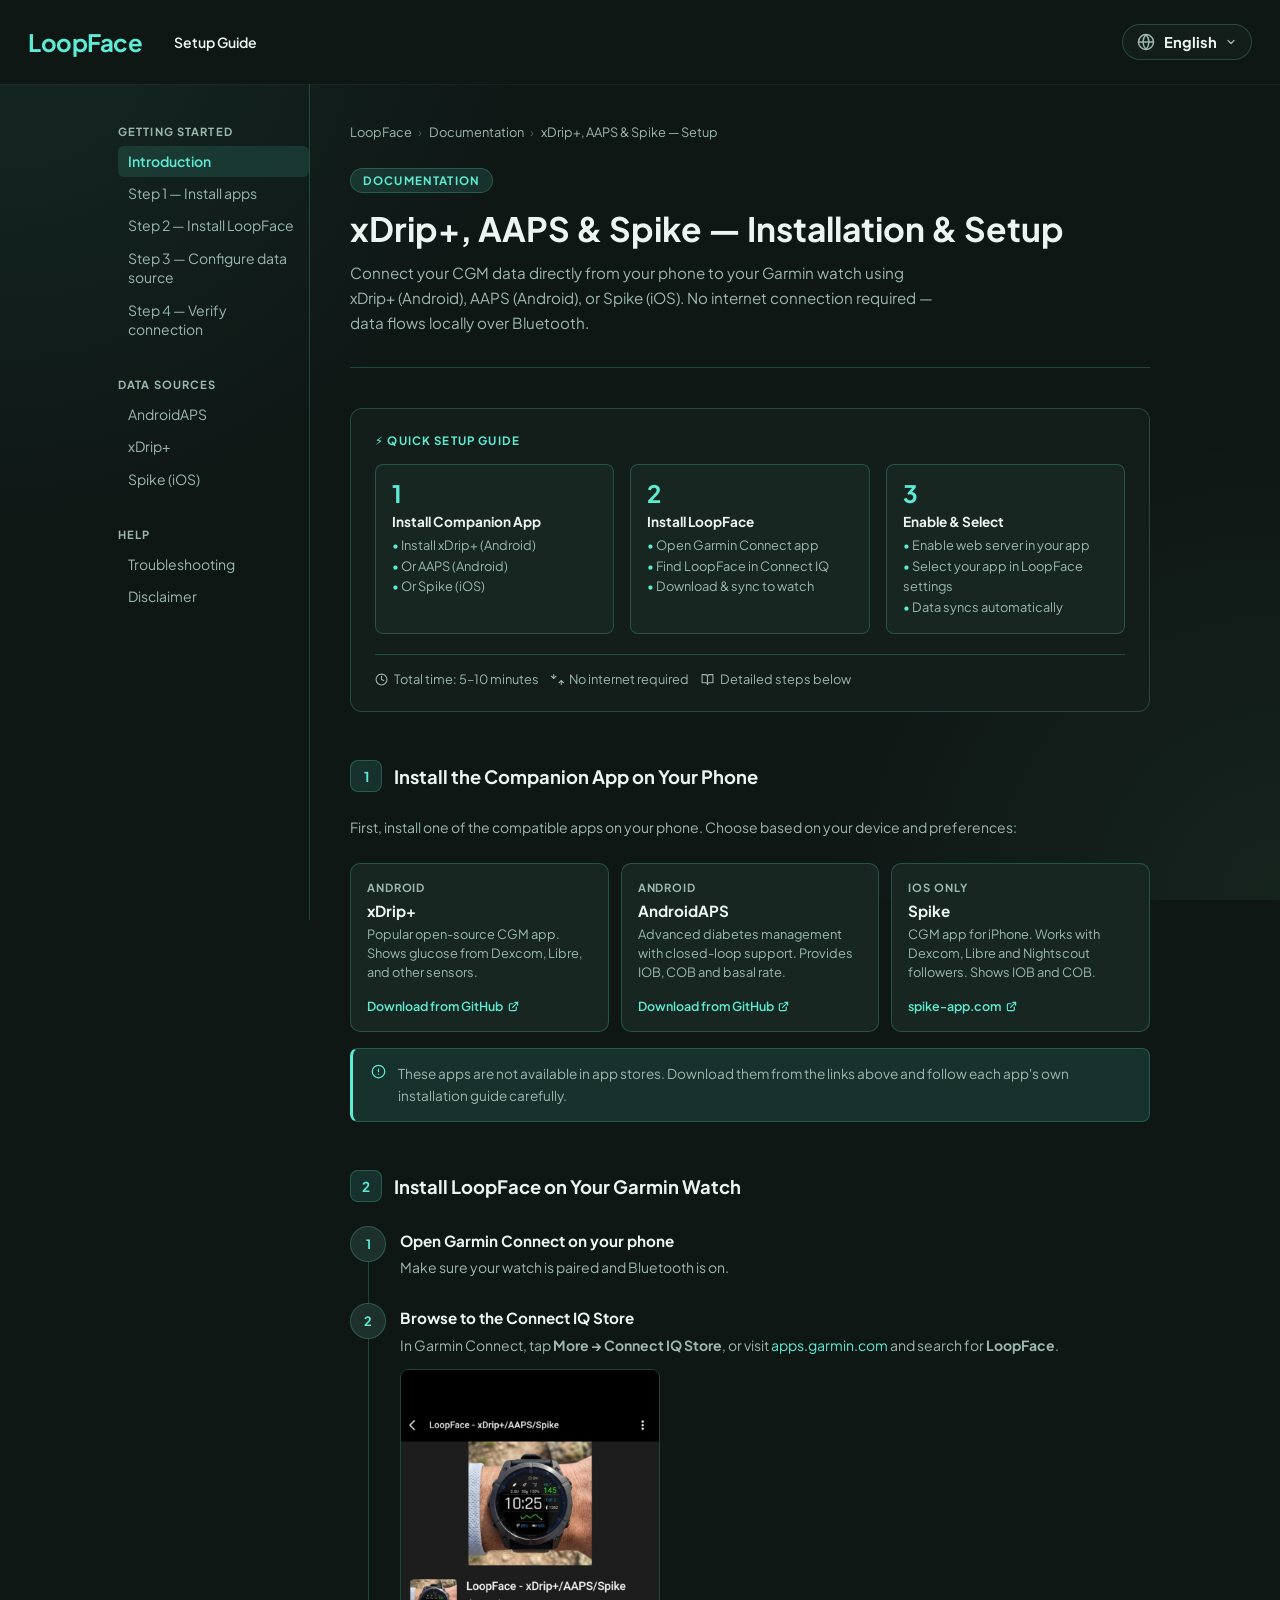
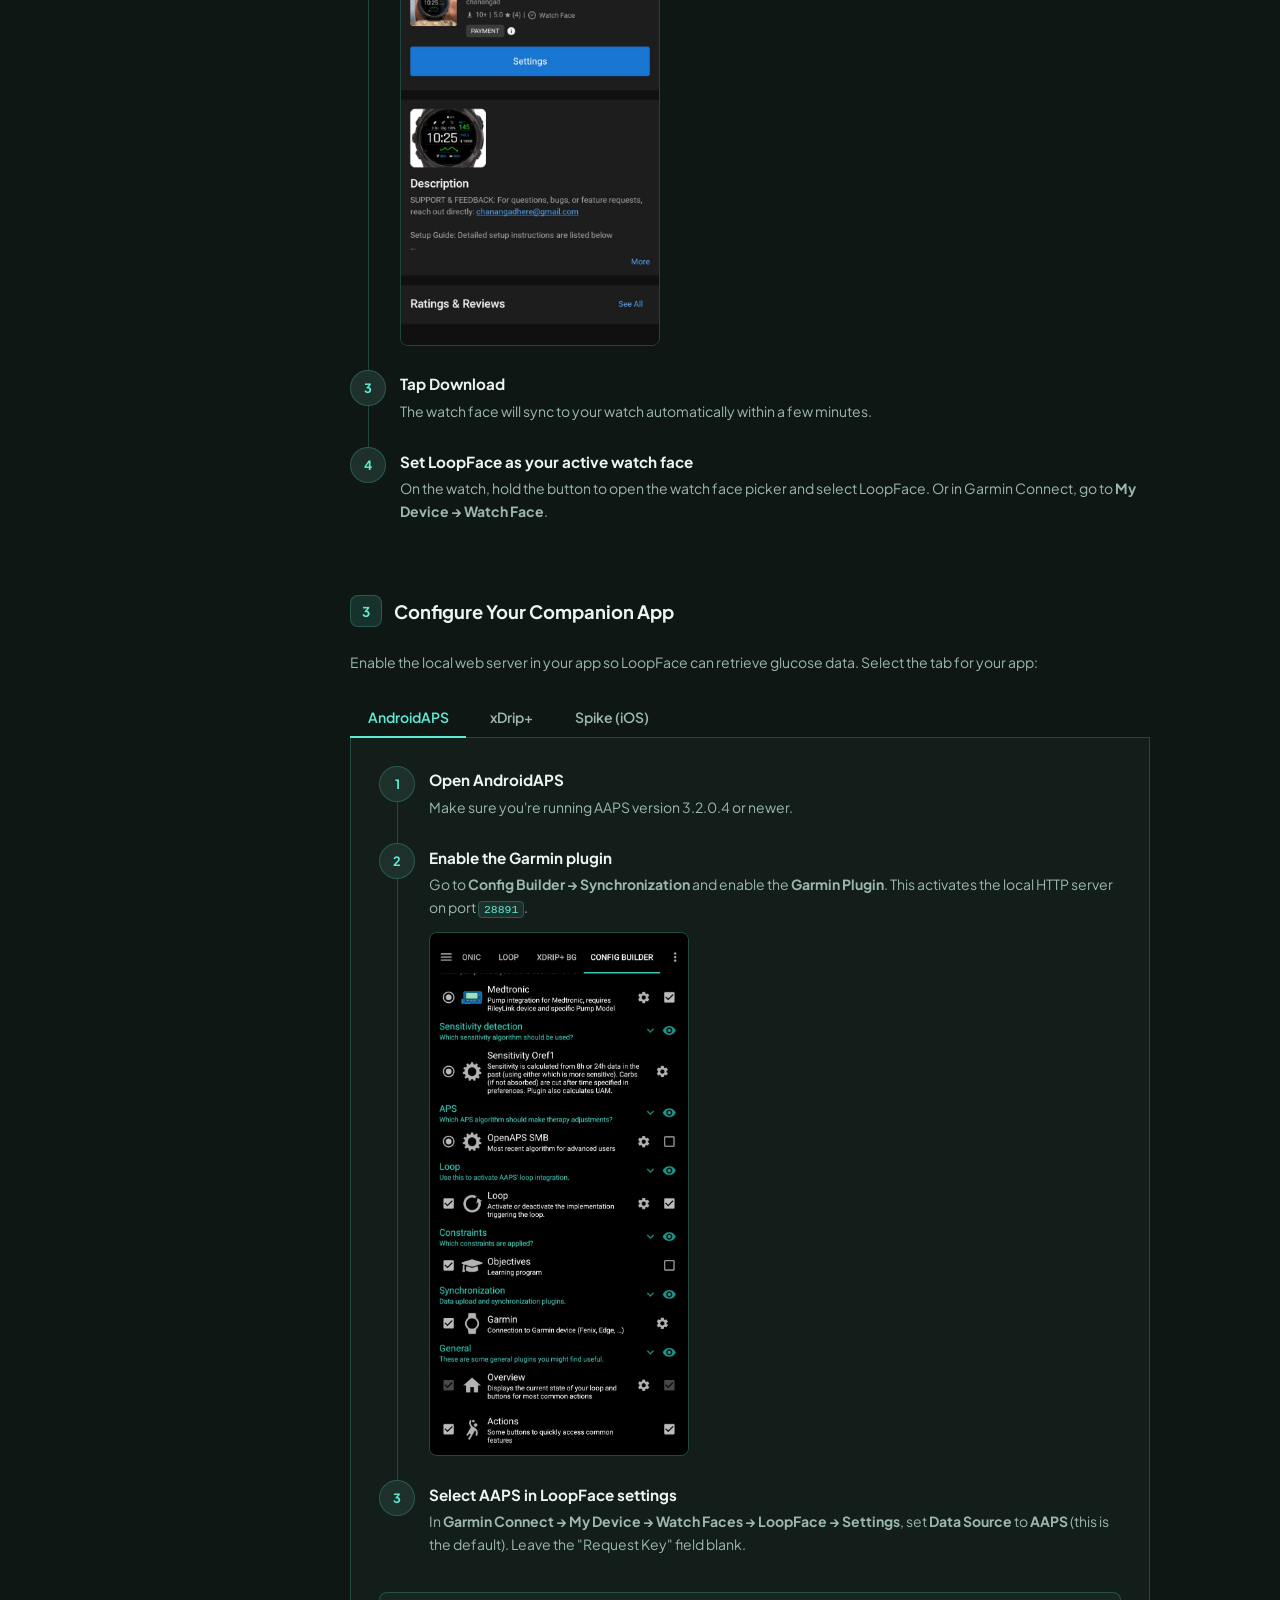
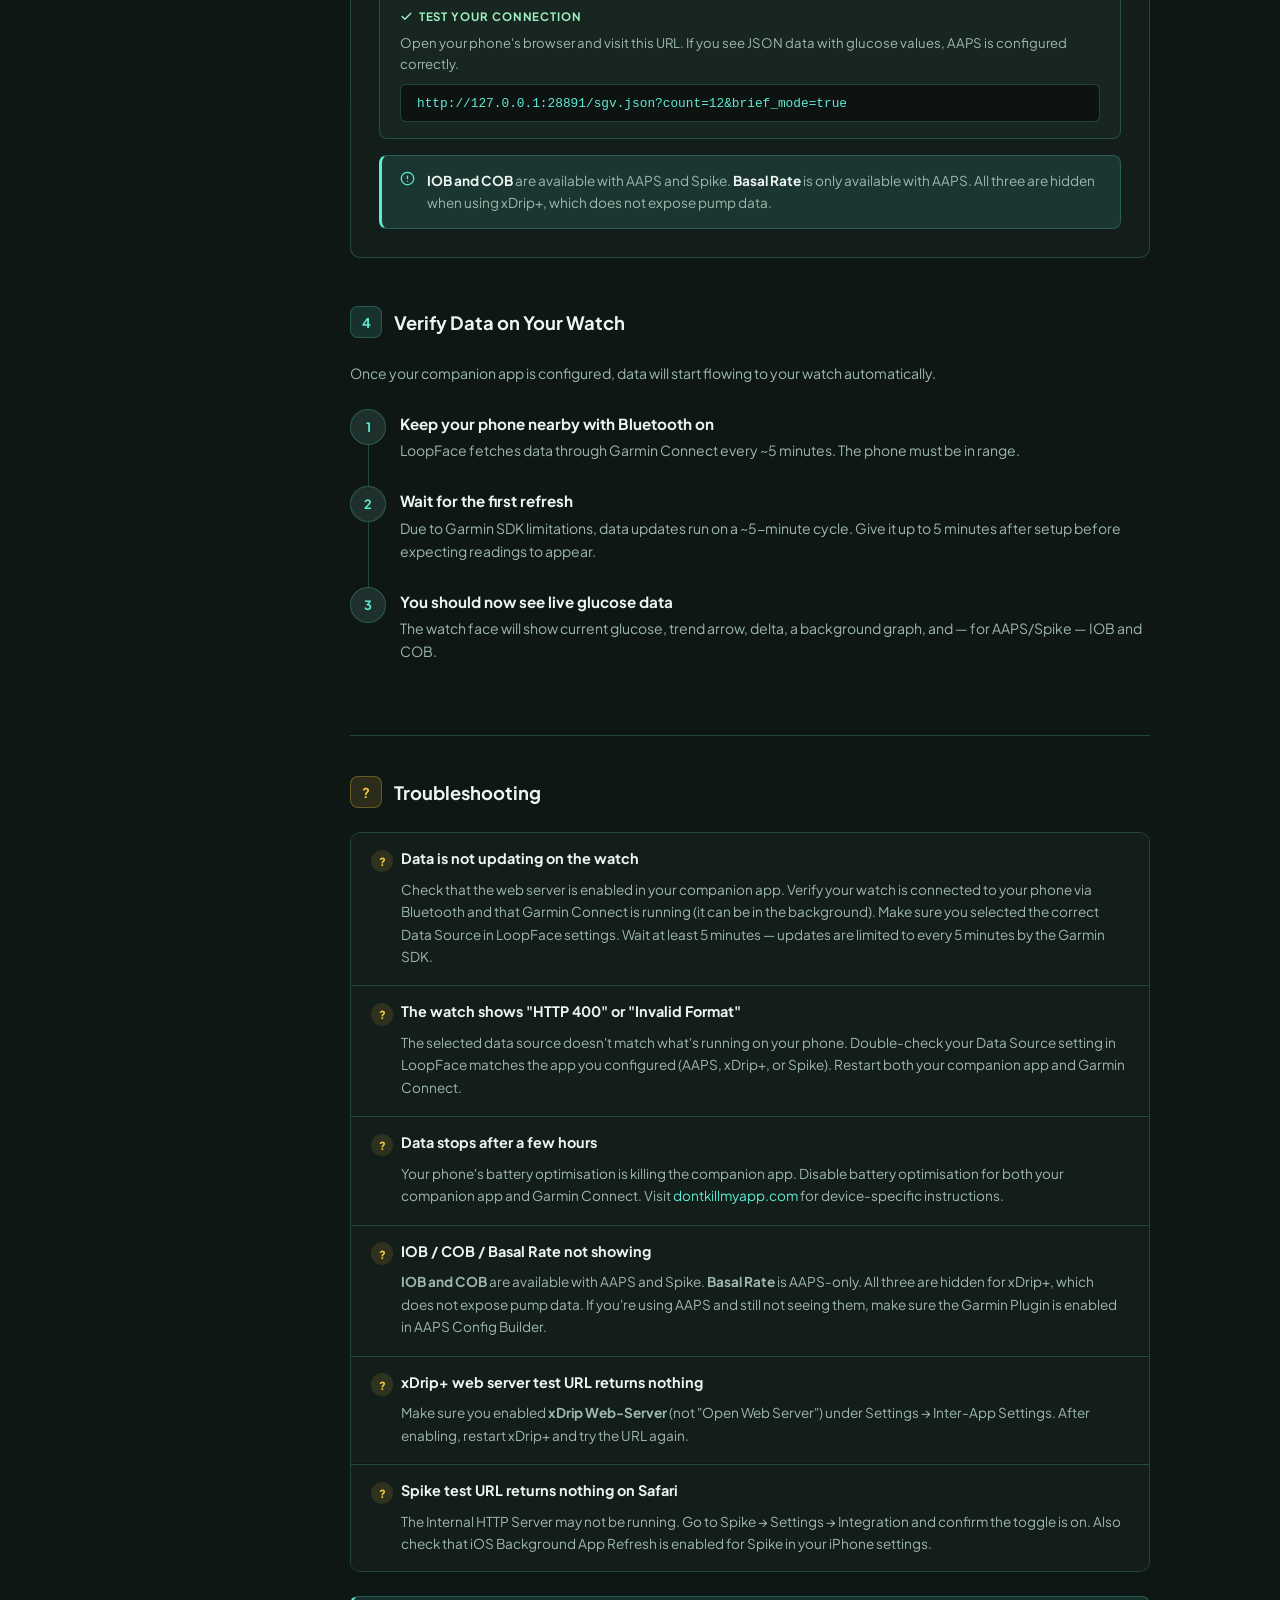
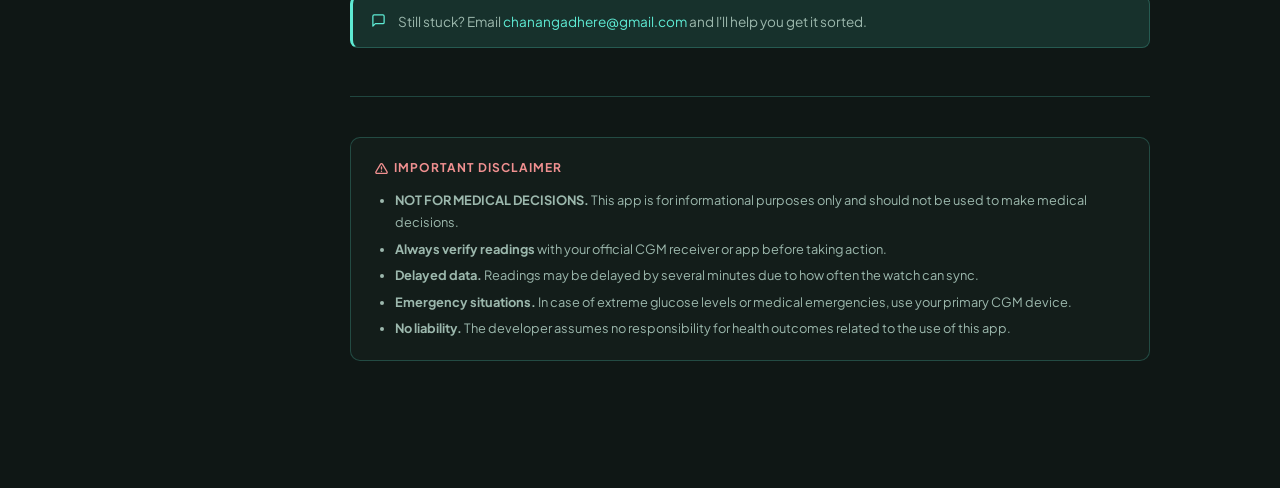
==== docs/index.html @ 69380f06 "add docs page" ====
<!doctype html>
<html lang="en">

<head>
  <meta charset="utf-8">
  <meta name="viewport" content="width=device-width, initial-scale=1">
  <title>Setup Guide — LoopFace</title>
  <meta name="description" content="Step-by-step instructions for connecting LoopFace to AndroidAPS, xDrip+ or Spike on your Garmin watch.">
  <meta name="theme-color" content="#0f1715">
  <link rel="canonical" href="https://loopface.app/docs/">

  <!-- Open Graph -->
  <meta property="og:type" content="article">
  <meta property="og:url" content="https://loopface.app/docs/">
  <meta property="og:site_name" content="LoopFace">
  <meta property="og:title" content="Setup Guide — LoopFace">
  <meta property="og:description" content="Step-by-step instructions for connecting LoopFace to AndroidAPS, xDrip+ or Spike on your Garmin watch. No internet required.">
  <meta property="og:image" content="https://loopface.app/assets/hero.jpg">
  <meta property="og:image:alt" content="LoopFace watch face on a Garmin watch">
  <meta property="og:locale" content="en_US">

  <!-- Twitter Card -->
  <meta name="twitter:card" content="summary_large_image">
  <meta name="twitter:title" content="Setup Guide — LoopFace">
  <meta name="twitter:description" content="Step-by-step instructions for connecting LoopFace to AndroidAPS, xDrip+ or Spike on your Garmin watch.">
  <meta name="twitter:image" content="https://loopface.app/assets/hero.jpg">
  <meta name="twitter:image:alt" content="LoopFace watch face on a Garmin watch">

  <!-- Structured data -->
  <script type="application/ld+json">
  {
    "@context": "https://schema.org",
    "@type": "TechArticle",
    "headline": "xDrip+, AAPS & Spike — Installation & Setup",
    "description": "Step-by-step instructions for connecting LoopFace to AndroidAPS, xDrip+ or Spike on your Garmin watch.",
    "url": "https://loopface.app/docs/",
    "inLanguage": "en-US",
    "isPartOf": {
      "@type": "WebSite",
      "name": "LoopFace",
      "url": "https://loopface.app/"
    },
    "author": {
      "@type": "Person",
      "name": "LoopFace"
    }
  }
  </script>

  <link rel="preconnect" href="https://fonts.googleapis.com">
  <link rel="preconnect" href="https://fonts.gstatic.com" crossorigin>
  <link href="https://fonts.googleapis.com/css2?family=Plus+Jakarta+Sans:wght@400;500;600;700&display=swap" rel="stylesheet">
  <link rel="stylesheet" href="../styles.css">

  <style>
    /* ─── Layout shell ───────────────────────────────────────────────── */
    .docs-layout {
      display: grid;
      grid-template-columns: 220px 1fr;
      grid-template-rows: auto 1fr;
      max-width: 1100px;
      margin: 0 auto;
      min-height: calc(100vh - 64px);
    }

    /* ─── Sidebar ─────────────────────────────────────────────────────── */
    .docs-sidebar {
      grid-row: 1 / 3;
      padding: 2.5rem 0 3rem 1.75rem;
      border-right: 1px solid var(--outline);
      position: sticky;
      top: 64px;
      height: calc(100vh - 64px);
      overflow-y: auto;
    }
    .sidebar__section {
      margin-bottom: 2rem;
    }
    .sidebar__label {
      font-size: .7rem;
      font-weight: 700;
      letter-spacing: .1em;
      text-transform: uppercase;
      color: var(--muted);
      padding: 0 0 .5rem;
      display: block;
    }
    .sidebar__links {
      list-style: none;
      margin: 0;
      padding: 0;
      display: flex;
      flex-direction: column;
      gap: .1rem;
    }
    .sidebar__link {
      display: block;
      font-size: .875rem;
      color: var(--muted);
      padding: .35rem .6rem;
      border-radius: 6px;
      transition: color .15s, background .15s;
      line-height: 1.4;
    }
    .sidebar__link:hover { color: var(--ink); background: var(--surface-low); }
    .sidebar__link.active { color: var(--accent); background: var(--primary-soft-bg); font-weight: 600; }

    /* ─── Main content ────────────────────────────────────────────────── */
    .docs-main {
      padding: 2.5rem 2.5rem 5rem;
      min-width: 0;
    }

    /* ─── Breadcrumb ──────────────────────────────────────────────────── */
    .breadcrumb {
      display: flex;
      align-items: center;
      gap: .4rem;
      font-size: .8rem;
      color: var(--muted);
      margin-bottom: 1.75rem;
    }
    .breadcrumb a { color: var(--muted); transition: color .15s; }
    .breadcrumb a:hover { color: var(--ink); }
    .breadcrumb__sep { opacity: .4; }

    /* ─── Page header ─────────────────────────────────────────────────── */
    .docs-page-header {
      margin-bottom: 2.5rem;
      padding-bottom: 2rem;
      border-bottom: 1px solid var(--outline);
    }
    .docs-eyebrow {
      display: inline-block;
      font-size: .72rem;
      font-weight: 700;
      letter-spacing: .1em;
      text-transform: uppercase;
      color: var(--accent);
      background: var(--primary-soft-bg);
      border: 1px solid var(--outline);
      border-radius: 999px;
      padding: .25rem .75rem;
      margin-bottom: 1rem;
    }
    .docs-title {
      font-size: clamp(1.5rem, 3.5vw, 2.1rem);
      font-weight: 700;
      line-height: 1.15;
      margin: 0 0 .75rem;
    }
    .docs-subtitle {
      font-size: .95rem;
      color: var(--muted);
      line-height: 1.65;
      margin: 0;
      max-width: 600px;
    }

    /* ─── Quick setup summary ─────────────────────────────────────────── */
    .quick-setup {
      background: var(--surface-low);
      border: 1px solid var(--outline);
      border-radius: 12px;
      padding: 1.5rem;
      margin-bottom: 3rem;
    }
    .quick-setup__label {
      font-size: .72rem;
      font-weight: 700;
      letter-spacing: .1em;
      text-transform: uppercase;
      color: var(--accent);
      margin-bottom: 1rem;
      display: block;
    }
    .quick-steps {
      display: grid;
      grid-template-columns: repeat(3, 1fr);
      gap: 1rem;
      margin-bottom: 1.25rem;
    }
    .quick-step {
      background: var(--surface);
      border: 1px solid var(--outline);
      border-radius: 8px;
      padding: 1rem;
    }
    .quick-step__num {
      font-size: 1.5rem;
      font-weight: 700;
      color: var(--accent);
      line-height: 1;
      margin-bottom: .5rem;
    }
    .quick-step__title {
      font-size: .85rem;
      font-weight: 700;
      color: var(--ink);
      margin: 0 0 .35rem;
    }
    .quick-step__bullets {
      list-style: none;
      margin: 0;
      padding: 0;
      font-size: .8rem;
      color: var(--muted);
      line-height: 1.6;
    }
    .quick-step__bullets li::before {
      content: "•  ";
      color: var(--accent);
    }
    .quick-meta {
      display: flex;
      flex-wrap: wrap;
      gap: .75rem;
      padding-top: 1rem;
      border-top: 1px solid var(--outline);
      font-size: .8rem;
      color: var(--muted);
    }
    .quick-meta span { display: flex; align-items: center; gap: .35rem; }

    /* ─── Section headers ─────────────────────────────────────────────── */
    .docs-section {
      margin-bottom: 3rem;
    }
    .docs-section-header {
      display: flex;
      align-items: center;
      gap: .75rem;
      margin-bottom: 1.5rem;
    }
    .docs-section-badge {
      display: flex;
      align-items: center;
      justify-content: center;
      width: 2rem;
      height: 2rem;
      border-radius: 8px;
      background: var(--primary-soft-bg);
      border: 1px solid var(--outline);
      font-size: .85rem;
      font-weight: 700;
      color: var(--accent);
      flex-shrink: 0;
    }
    .docs-section-title {
      font-size: 1.15rem;
      font-weight: 700;
      margin: 0;
      color: var(--ink);
    }
    .docs-section-sub {
      font-size: .875rem;
      color: var(--muted);
      line-height: 1.65;
      margin: 0 0 1.5rem;
    }

    /* ─── App choice cards (Step 1) ───────────────────────────────────── */
    .app-cards {
      display: grid;
      grid-template-columns: repeat(3, 1fr);
      gap: .75rem;
      margin-bottom: 1rem;
    }
    .app-card {
      background: var(--surface);
      border: 1px solid var(--outline);
      border-radius: 10px;
      padding: 1rem;
    }
    .app-card__os {
      font-size: .7rem;
      font-weight: 700;
      letter-spacing: .08em;
      text-transform: uppercase;
      color: var(--muted);
      margin-bottom: .4rem;
    }
    .app-card__name {
      font-size: .95rem;
      font-weight: 700;
      color: var(--ink);
      margin: 0 0 .3rem;
    }
    .app-card__desc {
      font-size: .8rem;
      color: var(--muted);
      line-height: 1.5;
      margin: 0 0 .75rem;
    }
    .app-card__link {
      display: inline-flex;
      align-items: center;
      gap: .3rem;
      font-size: .78rem;
      font-weight: 600;
      color: var(--accent);
      transition: opacity .15s;
    }
    .app-card__link:hover { opacity: .75; }

    /* ─── Source picker tabs ──────────────────────────────────────────── */
    .source-tabs {
      display: flex;
      gap: .4rem;
      margin-bottom: 0;
      border-bottom: 1px solid var(--outline);
      flex-wrap: wrap;
    }
    .source-tab {
      background: none;
      border: none;
      border-bottom: 2px solid transparent;
      margin-bottom: -1px;
      padding: .6rem 1.1rem;
      font: inherit;
      font-size: .875rem;
      font-weight: 600;
      color: var(--muted);
      cursor: pointer;
      transition: color .15s, border-color .15s;
      border-radius: 4px 4px 0 0;
    }
    .source-tab:hover { color: var(--ink); }
    .source-tab.active { color: var(--accent); border-bottom-color: var(--accent); }

    .source-panel { display: none; }
    .source-panel.active { display: block; }

    /* ─── Instruction steps ───────────────────────────────────────────── */
    .instr-panel {
      background: var(--surface-low);
      border: 1px solid var(--outline);
      border-top: none;
      border-radius: 0 0 10px 10px;
      padding: 1.75rem;
      margin-bottom: 1.5rem;
    }
    .instr-steps {
      list-style: none;
      margin: 0;
      padding: 0;
      display: flex;
      flex-direction: column;
      gap: 0;
      counter-reset: step;
    }
    .instr-step {
      display: grid;
      grid-template-columns: 2.25rem 1fr;
      gap: 0 .9rem;
      padding-bottom: 1.5rem;
      position: relative;
    }
    .instr-step:not(:last-child)::before {
      content: "";
      position: absolute;
      left: 1.1rem;
      top: 2.25rem;
      bottom: 0;
      width: 1px;
      background: var(--outline);
    }
    .instr-step__num {
      width: 2.25rem;
      height: 2.25rem;
      border-radius: 50%;
      background: var(--surface-high);
      border: 1px solid var(--outline);
      color: var(--accent);
      font-size: .8rem;
      font-weight: 700;
      display: flex;
      align-items: center;
      justify-content: center;
      flex-shrink: 0;
      position: relative;
      z-index: 1;
    }
    .instr-step__body { padding-top: .3rem; min-width: 0; }
    .instr-step__title {
      font-size: .95rem;
      font-weight: 700;
      margin: 0 0 .4rem;
      color: var(--ink);
    }
    .instr-step__copy {
      font-size: .875rem;
      line-height: 1.65;
      color: var(--muted);
      margin: 0;
    }
    .instr-step__copy + .instr-step__copy { margin-top: .4rem; }

    /* ─── Screenshot placeholder ──────────────────────────────────────── */
    .screenshot-slot {
      width: 100%;
      aspect-ratio: 16 / 7;
      border-radius: 8px;
      background: var(--surface);
      border: 1px dashed var(--outline);
      display: flex;
      flex-direction: column;
      align-items: center;
      justify-content: center;
      gap: .4rem;
      margin-top: .75rem;
      color: var(--muted);
      font-size: .78rem;
    }
    .screenshot-slot svg { opacity: .4; }

    /* ─── Verify / test block ─────────────────────────────────────────── */
    .verify-block {
      background: var(--surface);
      border: 1px solid var(--outline);
      border-radius: 8px;
      padding: 1rem 1.25rem;
      margin-top: .75rem;
    }
    .verify-block__label {
      font-size: .72rem;
      font-weight: 700;
      letter-spacing: .08em;
      text-transform: uppercase;
      color: var(--ok);
      margin-bottom: .5rem;
      display: flex;
      align-items: center;
      gap: .35rem;
    }
    .verify-block__title {
      font-size: .875rem;
      font-weight: 600;
      color: var(--ink);
      margin: 0 0 .35rem;
    }
    .verify-block__copy {
      font-size: .825rem;
      color: var(--muted);
      margin: 0 0 .6rem;
      line-height: 1.6;
    }
    .code-block {
      background: var(--surface-lowest);
      border: 1px solid var(--outline);
      border-radius: 6px;
      padding: .65rem 1rem;
      font-family: ui-monospace, "Cascadia Code", "Fira Mono", monospace;
      font-size: .8rem;
      color: var(--accent);
      overflow-x: auto;
      white-space: nowrap;
    }

    /* ─── Callout / note ──────────────────────────────────────────────── */
    .callout {
      display: flex;
      gap: .75rem;
      align-items: flex-start;
      border-radius: 8px;
      padding: .85rem 1.1rem;
      font-size: .85rem;
      line-height: 1.65;
      margin-bottom: 1rem;
    }
    .callout--info {
      background: var(--primary-soft-bg);
      border: 1px solid var(--outline);
      border-left: 3px solid var(--accent);
      color: var(--muted);
    }
    .callout--warn {
      background: rgba(245, 200, 66, 0.08);
      border: 1px solid rgba(245, 200, 66, 0.25);
      border-left: 3px solid var(--warn);
      color: var(--muted);
    }
    .callout--danger {
      background: rgba(240, 144, 144, 0.08);
      border: 1px solid rgba(240, 144, 144, 0.25);
      border-left: 3px solid var(--alert);
      color: var(--muted);
    }
    .callout svg { flex-shrink: 0; margin-top: .1rem; }
    .callout--info svg { color: var(--accent); }
    .callout--warn svg { color: var(--warn); }
    .callout--danger svg { color: var(--alert); }
    .callout strong { color: var(--ink); }

    /* ─── Inline code ─────────────────────────────────────────────────── */
    code {
      font-family: ui-monospace, "Cascadia Code", "Fira Mono", monospace;
      font-size: .82em;
      background: var(--surface-high);
      border: 1px solid var(--outline);
      border-radius: 4px;
      padding: .1em .4em;
      color: var(--accent);
      white-space: nowrap;
    }

    /* ─── Troubleshooting table ───────────────────────────────────────── */
    .trouble-list {
      display: flex;
      flex-direction: column;
      gap: 1px;
      border: 1px solid var(--outline);
      border-radius: 10px;
      overflow: hidden;
    }
    .trouble-item {
      background: var(--surface-low);
      padding: 1rem 1.25rem;
    }
    .trouble-item + .trouble-item { border-top: 1px solid var(--outline); }
    .trouble-item__q {
      font-size: .9rem;
      font-weight: 700;
      color: var(--ink);
      margin: 0 0 .4rem;
      display: flex;
      align-items: flex-start;
      gap: .5rem;
    }
    .trouble-item__q::before {
      content: "?";
      display: flex;
      align-items: center;
      justify-content: center;
      width: 1.4rem;
      height: 1.4rem;
      border-radius: 50%;
      background: rgba(245,200,66,.12);
      color: var(--warn);
      font-size: .7rem;
      font-weight: 800;
      flex-shrink: 0;
      margin-top: .05rem;
    }
    .trouble-item__a {
      font-size: .85rem;
      color: var(--muted);
      line-height: 1.65;
      margin: 0;
      padding-left: 1.9rem;
    }

    /* ─── Disclaimer ──────────────────────────────────────────────────── */
    .disclaimer {
      background: var(--surface-low);
      border: 1px solid var(--outline);
      border-radius: 10px;
      padding: 1.25rem 1.5rem;
      font-size: .8rem;
      color: var(--muted);
      line-height: 1.7;
    }
    .disclaimer__title {
      font-size: .75rem;
      font-weight: 700;
      letter-spacing: .08em;
      text-transform: uppercase;
      color: var(--alert);
      margin-bottom: .75rem;
      display: flex;
      align-items: center;
      gap: .4rem;
    }
    .disclaimer ul {
      margin: 0;
      padding-left: 1.25rem;
      display: flex;
      flex-direction: column;
      gap: .3rem;
    }

    /* ─── Section divider ─────────────────────────────────────────────── */
    .section-rule {
      border: none;
      border-top: 1px solid var(--outline);
      margin: 2.5rem 0;
    }

    /* ─── Responsive ──────────────────────────────────────────────────── */
    @media (max-width: 780px) {
      .docs-layout { grid-template-columns: 1fr; }
      .docs-sidebar { display: none; }
      .docs-main { padding: 1.5rem 1.25rem 4rem; }
      .quick-steps { grid-template-columns: 1fr; }
      .app-cards { grid-template-columns: 1fr; }
    }
    @media (max-width: 520px) {
      .instr-step { grid-template-columns: 2rem 1fr; gap: 0 .6rem; }
      .instr-step__num { width: 2rem; height: 2rem; font-size: .72rem; }
    }
  </style>
</head>

<body>
  <header class="topbar">
    <a href="../" class="topbar__brand notranslate" translate="no">LoopFace</a>
    <nav class="topbar__nav">
      <a href="../docs/" class="topbar__nav-link topbar__nav-link--active">Setup Guide</a>
    </nav>
    <div class="topbar__lang" data-lang-picker></div>
  </header>

  <div class="docs-layout">

    <!-- ── Sidebar ───────────────────────────────────────────────────── -->
    <aside class="docs-sidebar" aria-label="Documentation navigation">
      <div class="sidebar__section">
        <span class="sidebar__label">Getting started</span>
        <ul class="sidebar__links">
          <li><a href="#intro" class="sidebar__link active">Introduction</a></li>
          <li><a href="#step1" class="sidebar__link">Step 1 — Install apps</a></li>
          <li><a href="#step2" class="sidebar__link">Step 2 — Install LoopFace</a></li>
          <li><a href="#step3" class="sidebar__link">Step 3 — Configure data source</a></li>
          <li><a href="#step4" class="sidebar__link">Step 4 — Verify connection</a></li>
        </ul>
      </div>
      <div class="sidebar__section">
        <span class="sidebar__label">Data sources</span>
        <ul class="sidebar__links">
          <li><a href="#aaps" class="sidebar__link">AndroidAPS</a></li>
          <li><a href="#xdrip" class="sidebar__link">xDrip+</a></li>
          <li><a href="#spike" class="sidebar__link">Spike (iOS)</a></li>
        </ul>
      </div>
      <div class="sidebar__section">
        <span class="sidebar__label">Help</span>
        <ul class="sidebar__links">
          <li><a href="#troubleshooting" class="sidebar__link">Troubleshooting</a></li>
          <li><a href="#disclaimer" class="sidebar__link">Disclaimer</a></li>
        </ul>
      </div>
    </aside>

    <!-- ── Main ──────────────────────────────────────────────────────── -->
    <main class="docs-main">

      <!-- Breadcrumb -->
      <nav class="breadcrumb" aria-label="Breadcrumb">
        <a href="../">LoopFace</a>
        <span class="breadcrumb__sep">›</span>
        <span>Documentation</span>
        <span class="breadcrumb__sep">›</span>
        <span>xDrip+, AAPS &amp; Spike — Setup</span>
      </nav>

      <!-- Page header -->
      <header class="docs-page-header" id="intro">
        <span class="docs-eyebrow">Documentation</span>
        <h1 class="docs-title">xDrip+, AAPS &amp; Spike — Installation &amp; Setup</h1>
        <p class="docs-subtitle">
          Connect your CGM data directly from your phone to your Garmin watch using
          xDrip+ (Android), AAPS (Android), or Spike (iOS).
          No internet connection required — data flows locally over Bluetooth.
        </p>
      </header>

      <!-- ── Quick setup summary ──────────────────────────────────────── -->
      <div class="quick-setup">
        <span class="quick-setup__label">⚡ Quick Setup Guide</span>
        <div class="quick-steps">
          <div class="quick-step">
            <div class="quick-step__num">1</div>
            <div class="quick-step__title">Install Companion App</div>
            <ul class="quick-step__bullets">
              <li>Install xDrip+ (Android)</li>
              <li>Or AAPS (Android)</li>
              <li>Or Spike (iOS)</li>
            </ul>
          </div>
          <div class="quick-step">
            <div class="quick-step__num">2</div>
            <div class="quick-step__title">Install LoopFace</div>
            <ul class="quick-step__bullets">
              <li>Open Garmin Connect app</li>
              <li>Find LoopFace in Connect IQ</li>
              <li>Download &amp; sync to watch</li>
            </ul>
          </div>
          <div class="quick-step">
            <div class="quick-step__num">3</div>
            <div class="quick-step__title">Enable &amp; Select</div>
            <ul class="quick-step__bullets">
              <li>Enable web server in your app</li>
              <li>Select your app in LoopFace settings</li>
              <li>Data syncs automatically</li>
            </ul>
          </div>
        </div>
        <div class="quick-meta">
          <span>
            <svg width="13" height="13" viewBox="0 0 24 24" fill="none" stroke="currentColor" stroke-width="2" stroke-linecap="round" stroke-linejoin="round"><circle cx="12" cy="12" r="10"/><polyline points="12 6 12 12 16 14"/></svg>
            Total time: 5–10 minutes
          </span>
          <span>
            <svg width="13" height="13" viewBox="0 0 24 24" fill="none" stroke="currentColor" stroke-width="2" stroke-linecap="round" stroke-linejoin="round"><path d="M1 6l4 4 4-4"/><path d="M5 10V3"/><path d="M23 18l-4-4-4 4"/><path d="M19 14v7"/></svg>
            No internet required
          </span>
          <span>
            <svg width="13" height="13" viewBox="0 0 24 24" fill="none" stroke="currentColor" stroke-width="2" stroke-linecap="round" stroke-linejoin="round"><path d="M2 3h6a4 4 0 0 1 4 4v14a3 3 0 0 0-3-3H2z"/><path d="M22 3h-6a4 4 0 0 0-4 4v14a3 3 0 0 1 3-3h7z"/></svg>
            Detailed steps below
          </span>
        </div>
      </div>

      <!-- ── Step 1: Install companion app ───────────────────────────── -->
      <section class="docs-section" id="step1">
        <div class="docs-section-header">
          <span class="docs-section-badge">1</span>
          <h2 class="docs-section-title">Install the Companion App on Your Phone</h2>
        </div>
        <p class="docs-section-sub">
          First, install one of the compatible apps on your phone. Choose based on your device and preferences:
        </p>

        <div class="app-cards">
          <div class="app-card">
            <div class="app-card__os">Android</div>
            <div class="app-card__name">xDrip+</div>
            <p class="app-card__desc">Popular open-source CGM app. Shows glucose from Dexcom, Libre, and other sensors.</p>
            <a href="https://github.com/NightscoutFoundation/xDrip/releases" target="_blank" rel="noreferrer" class="app-card__link">
              Download from GitHub
              <svg width="11" height="11" viewBox="0 0 24 24" fill="none" stroke="currentColor" stroke-width="2.5" stroke-linecap="round" stroke-linejoin="round"><path d="M18 13v6a2 2 0 0 1-2 2H5a2 2 0 0 1-2-2V8a2 2 0 0 1 2-2h6"/><polyline points="15 3 21 3 21 9"/><line x1="10" y1="14" x2="21" y2="3"/></svg>
            </a>
          </div>
          <div class="app-card">
            <div class="app-card__os">Android</div>
            <div class="app-card__name">AndroidAPS</div>
            <p class="app-card__desc">Advanced diabetes management with closed-loop support. Provides IOB, COB and basal rate.</p>
            <a href="https://github.com/nightscout/AndroidAPS/releases" target="_blank" rel="noreferrer" class="app-card__link">
              Download from GitHub
              <svg width="11" height="11" viewBox="0 0 24 24" fill="none" stroke="currentColor" stroke-width="2.5" stroke-linecap="round" stroke-linejoin="round"><path d="M18 13v6a2 2 0 0 1-2 2H5a2 2 0 0 1-2-2V8a2 2 0 0 1 2-2h6"/><polyline points="15 3 21 3 21 9"/><line x1="10" y1="14" x2="21" y2="3"/></svg>
            </a>
          </div>
          <div class="app-card">
            <div class="app-card__os">iOS only</div>
            <div class="app-card__name">Spike</div>
            <p class="app-card__desc">CGM app for iPhone. Works with Dexcom, Libre and Nightscout followers. Shows IOB and COB.</p>
            <a href="https://spike-app.com" target="_blank" rel="noreferrer" class="app-card__link">
              spike-app.com
              <svg width="11" height="11" viewBox="0 0 24 24" fill="none" stroke="currentColor" stroke-width="2.5" stroke-linecap="round" stroke-linejoin="round"><path d="M18 13v6a2 2 0 0 1-2 2H5a2 2 0 0 1-2-2V8a2 2 0 0 1 2-2h6"/><polyline points="15 3 21 3 21 9"/><line x1="10" y1="14" x2="21" y2="3"/></svg>
            </a>
          </div>
        </div>

        <div class="callout callout--info">
          <svg width="15" height="15" viewBox="0 0 24 24" fill="none" stroke="currentColor" stroke-width="2" stroke-linecap="round" stroke-linejoin="round" aria-hidden="true"><circle cx="12" cy="12" r="10"/><line x1="12" y1="8" x2="12" y2="12"/><line x1="12" y1="16" x2="12.01" y2="16"/></svg>
          <span>These apps are not available in app stores. Download them from the links above and follow each app's own installation guide carefully.</span>
        </div>
      </section>

      <!-- ── Step 2: Install LoopFace ─────────────────────────────────── -->
      <section class="docs-section" id="step2">
        <div class="docs-section-header">
          <span class="docs-section-badge">2</span>
          <h2 class="docs-section-title">Install LoopFace on Your Garmin Watch</h2>
        </div>
        <ol class="instr-steps">
          <li class="instr-step">
            <span class="instr-step__num">1</span>
            <div class="instr-step__body">
              <h3 class="instr-step__title">Open Garmin Connect on your phone</h3>
              <p class="instr-step__copy">Make sure your watch is paired and Bluetooth is on.</p>
            </div>
          </li>
          <li class="instr-step">
            <span class="instr-step__num">2</span>
            <div class="instr-step__body">
              <h3 class="instr-step__title">Browse to the Connect IQ Store</h3>
              <p class="instr-step__copy">
                In Garmin Connect, tap <strong>More → Connect IQ Store</strong>, or visit
                <a href="https://apps.garmin.com/apps/df1d472a-ffc8-4890-8820-12cee16da2db" target="_blank" rel="noreferrer" style="color:var(--accent)">apps.garmin.com</a>
                and search for <strong>LoopFace</strong>.
              </p>
              <img src="./playstore.jpeg" alt="LoopFace on the Connect IQ Store" style="width:260px;max-width:100%;border-radius:8px;border:1px solid var(--outline);margin-top:.75rem;display:block;">
            </div>
          </li>
          <li class="instr-step">
            <span class="instr-step__num">3</span>
            <div class="instr-step__body">
              <h3 class="instr-step__title">Tap Download</h3>
              <p class="instr-step__copy">The watch face will sync to your watch automatically within a few minutes.</p>
            </div>
          </li>
          <li class="instr-step">
            <span class="instr-step__num">4</span>
            <div class="instr-step__body">
              <h3 class="instr-step__title">Set LoopFace as your active watch face</h3>
              <p class="instr-step__copy">
                On the watch, hold the button to open the watch face picker and select LoopFace.
                Or in Garmin Connect, go to <strong>My Device → Watch Face</strong>.
              </p>
            </div>
          </li>
        </ol>
      </section>

      <!-- ── Step 3: Configure data source ───────────────────────────── -->
      <section class="docs-section" id="step3">
        <div class="docs-section-header">
          <span class="docs-section-badge">3</span>
          <h2 class="docs-section-title">Configure Your Companion App</h2>
        </div>
        <p class="docs-section-sub">
          Enable the local web server in your app so LoopFace can retrieve glucose data.
          Select the tab for your app:
        </p>

        <!-- Tabs -->
        <div class="source-tabs" role="tablist" aria-label="App setup guides">
          <button class="source-tab active" data-panel="aaps" role="tab" aria-selected="true" aria-controls="cfg-aaps">AndroidAPS</button>
          <button class="source-tab" data-panel="xdrip" role="tab" aria-selected="false" aria-controls="cfg-xdrip">xDrip+</button>
          <button class="source-tab" data-panel="spike" role="tab" aria-selected="false" aria-controls="cfg-spike">Spike (iOS)</button>
        </div>

        <!-- AAPS panel -->
        <div id="cfg-aaps" class="source-panel instr-panel active" role="tabpanel">
          <ol class="instr-steps">
            <li class="instr-step">
              <span class="instr-step__num">1</span>
              <div class="instr-step__body">
                <h3 class="instr-step__title">Open AndroidAPS</h3>
                <p class="instr-step__copy">Make sure you're running AAPS version 3.2.0.4 or newer.</p>
              </div>
            </li>
            <li class="instr-step">
              <span class="instr-step__num">2</span>
              <div class="instr-step__body">
                <h3 class="instr-step__title">Enable the Garmin plugin</h3>
                <p class="instr-step__copy">
                  Go to <strong>Config Builder → Synchronization</strong> and enable the
                  <strong>Garmin Plugin</strong>. This activates the local HTTP server on port <code>28891</code>.
                </p>
                <img src="./aaps.jpeg" alt="AndroidAPS Config Builder — enable Garmin Plugin" style="width:260px;max-width:100%;border-radius:8px;border:1px solid var(--outline);margin-top:.75rem;display:block;">
              </div>
            </li>
            <li class="instr-step">
              <span class="instr-step__num">3</span>
              <div class="instr-step__body">
                <h3 class="instr-step__title">Select AAPS in LoopFace settings</h3>
                <p class="instr-step__copy">
                  In <strong>Garmin Connect → My Device → Watch Faces → LoopFace → Settings</strong>,
                  set <strong>Data Source</strong> to <strong>AAPS</strong> (this is the default).
                  Leave the "Request Key" field blank.
                </p>
              </div>
            </li>
          </ol>
          <div class="verify-block">
            <div class="verify-block__label">
              <svg width="13" height="13" viewBox="0 0 24 24" fill="none" stroke="currentColor" stroke-width="2.5" stroke-linecap="round" stroke-linejoin="round"><polyline points="20 6 9 17 4 12"/></svg>
              Test your connection
            </div>
            <p class="verify-block__copy">Open your phone's browser and visit this URL. If you see JSON data with glucose values, AAPS is configured correctly.</p>
            <div class="code-block">http://127.0.0.1:28891/sgv.json?count=12&amp;brief_mode=true</div>
          </div>
          <div class="callout callout--info" style="margin-top:1rem;margin-bottom:0">
            <svg width="15" height="15" viewBox="0 0 24 24" fill="none" stroke="currentColor" stroke-width="2" stroke-linecap="round" stroke-linejoin="round" aria-hidden="true"><circle cx="12" cy="12" r="10"/><line x1="12" y1="8" x2="12" y2="12"/><line x1="12" y1="16" x2="12.01" y2="16"/></svg>
            <span><strong>IOB and COB</strong> are available with AAPS and Spike. <strong>Basal Rate</strong> is only available with AAPS. All three are hidden when using xDrip+, which does not expose pump data.</span>
          </div>
        </div>

        <!-- xDrip+ panel -->
        <div id="cfg-xdrip" class="source-panel instr-panel" role="tabpanel" hidden>
          <ol class="instr-steps">
            <li class="instr-step">
              <span class="instr-step__num">1</span>
              <div class="instr-step__body">
                <h3 class="instr-step__title">Open xDrip+ on your Android phone</h3>
              </div>
            </li>
            <li class="instr-step">
              <span class="instr-step__num">2</span>
              <div class="instr-step__body">
                <h3 class="instr-step__title">Enable the xDrip Web Server</h3>
                <p class="instr-step__copy">
                  Go to <strong>Settings → Inter-App Settings</strong> and enable
                  <strong>xDrip Web-Server</strong>. This starts the local HTTP server on port <code>17580</code>.
                </p>
                <img src="./xdrip-web-server.jpeg" alt="xDrip+ Inter-App Settings — enable xDrip Web-Server" style="width:260px;max-width:100%;border-radius:8px;border:1px solid var(--outline);margin-top:.75rem;display:block;">
              </div>
            </li>
            <li class="instr-step">
              <span class="instr-step__num">3</span>
              <div class="instr-step__body">
                <h3 class="instr-step__title">Select xDrip+ in LoopFace settings</h3>
                <p class="instr-step__copy">
                  In <strong>Garmin Connect → LoopFace → Settings → Data Source</strong>,
                  select <strong>xDrip+</strong>.
                </p>
              </div>
            </li>
          </ol>
          <div class="verify-block">
            <div class="verify-block__label">
              <svg width="13" height="13" viewBox="0 0 24 24" fill="none" stroke="currentColor" stroke-width="2.5" stroke-linecap="round" stroke-linejoin="round"><polyline points="20 6 9 17 4 12"/></svg>
              Test your connection
            </div>
            <p class="verify-block__copy">Open your phone's browser and visit this URL. You should see JSON glucose data if the web server is running.</p>
            <div class="code-block">http://127.0.0.1:17580/sgv.json?count=12</div>
          </div>
        </div>

        <!-- Spike panel -->
        <div id="cfg-spike" class="source-panel instr-panel" role="tabpanel" hidden>
          <ol class="instr-steps">
            <li class="instr-step">
              <span class="instr-step__num">1</span>
              <div class="instr-step__body">
                <h3 class="instr-step__title">Open Spike on your iPhone</h3>
              </div>
            </li>
            <li class="instr-step">
              <span class="instr-step__num">2</span>
              <div class="instr-step__body">
                <h3 class="instr-step__title">Enable the Internal HTTP Server</h3>
                <p class="instr-step__copy">
                  Go to <strong>Settings → Integration</strong> and enable
                  <strong>Internal HTTP Server</strong>. This starts a local server on port <code>1979</code>
                  that LoopFace reads from.
                </p>
              </div>
            </li>
            <li class="instr-step">
              <span class="instr-step__num">3</span>
              <div class="instr-step__body">
                <h3 class="instr-step__title">Open LoopFace settings in Garmin Connect</h3>
                <p class="instr-step__copy">
                  In the Garmin Connect app, go to <strong>My Device → Watch Faces → LoopFace → Settings</strong>.
                </p>
              </div>
            </li>
            <li class="instr-step">
              <span class="instr-step__num">4</span>
              <div class="instr-step__body">
                <h3 class="instr-step__title">Select Spike as your data source</h3>
                <p class="instr-step__copy">
                  Under <strong>Data Source</strong>, select <strong>Spike (iOS only)</strong>.
                </p>
              </div>
            </li>
            <li class="instr-step">
              <span class="instr-step__num">5</span>
              <div class="instr-step__body">
                <h3 class="instr-step__title">Save and sync to your watch</h3>
                <p class="instr-step__copy">
                  Tap Save. Settings will sync to the watch automatically over Bluetooth within a few minutes.
                </p>
              </div>
            </li>
          </ol>
          <div class="verify-block">
            <div class="verify-block__label">
              <svg width="13" height="13" viewBox="0 0 24 24" fill="none" stroke="currentColor" stroke-width="2.5" stroke-linecap="round" stroke-linejoin="round"><polyline points="20 6 9 17 4 12"/></svg>
              Test your connection
            </div>
            <p class="verify-block__copy">Open Safari on your iPhone and visit this URL. If you see JSON glucose data, Spike is set up correctly.</p>
            <div class="code-block">http://127.0.0.1:1979/sgv.json?count=5</div>
          </div>
          <div class="callout callout--info" style="margin-top:1rem;margin-bottom:0">
            <svg width="15" height="15" viewBox="0 0 24 24" fill="none" stroke="currentColor" stroke-width="2" stroke-linecap="round" stroke-linejoin="round" aria-hidden="true"><circle cx="12" cy="12" r="10"/><line x1="12" y1="8" x2="12" y2="12"/><line x1="12" y1="16" x2="12.01" y2="16"/></svg>
            <span><strong>Spike is iOS-only.</strong> If you're on Android, use xDrip+ or AAPS. Make sure <strong>Background App Refresh</strong> is enabled for Spike in iOS Settings so the HTTP server stays alive.</span>
          </div>
        </div>
      </section>

      <!-- ── Step 4: Verify on watch ──────────────────────────────────── -->
      <section class="docs-section" id="step4">
        <div class="docs-section-header">
          <span class="docs-section-badge">4</span>
          <h2 class="docs-section-title">Verify Data on Your Watch</h2>
        </div>
        <p class="docs-section-sub">
          Once your companion app is configured, data will start flowing to your watch automatically.
        </p>
        <ol class="instr-steps">
          <li class="instr-step">
            <span class="instr-step__num">1</span>
            <div class="instr-step__body">
              <h3 class="instr-step__title">Keep your phone nearby with Bluetooth on</h3>
              <p class="instr-step__copy">LoopFace fetches data through Garmin Connect every ~5 minutes. The phone must be in range.</p>
            </div>
          </li>
          <li class="instr-step">
            <span class="instr-step__num">2</span>
            <div class="instr-step__body">
              <h3 class="instr-step__title">Wait for the first refresh</h3>
              <p class="instr-step__copy">Due to Garmin SDK limitations, data updates run on a ~5-minute cycle. Give it up to 5 minutes after setup before expecting readings to appear.</p>
            </div>
          </li>
          <li class="instr-step">
            <span class="instr-step__num">3</span>
            <div class="instr-step__body">
              <h3 class="instr-step__title">You should now see live glucose data</h3>
              <p class="instr-step__copy">The watch face will show current glucose, trend arrow, delta, a background graph, and — for AAPS/Spike — IOB and COB.</p>
            </div>
          </li>
        </ol>
      </section>

      <hr class="section-rule">

      <!-- ── Troubleshooting ──────────────────────────────────────────── -->
      <section class="docs-section" id="troubleshooting">
        <div class="docs-section-header">
          <span class="docs-section-badge" style="background:rgba(245,200,66,.12);border-color:rgba(245,200,66,.3);color:var(--warn)">?</span>
          <h2 class="docs-section-title">Troubleshooting</h2>
        </div>

        <div class="trouble-list">
          <div class="trouble-item">
            <p class="trouble-item__q">Data is not updating on the watch</p>
            <p class="trouble-item__a">
              Check that the web server is enabled in your companion app. Verify your watch is connected
              to your phone via Bluetooth and that Garmin Connect is running (it can be in the background).
              Make sure you selected the correct Data Source in LoopFace settings. Wait at least 5 minutes
              — updates are limited to every 5 minutes by the Garmin SDK.
            </p>
          </div>
          <div class="trouble-item">
            <p class="trouble-item__q">The watch shows "HTTP 400" or "Invalid Format"</p>
            <p class="trouble-item__a">
              The selected data source doesn't match what's running on your phone. Double-check your
              Data Source setting in LoopFace matches the app you configured (AAPS, xDrip+, or Spike).
              Restart both your companion app and Garmin Connect.
            </p>
          </div>
          <div class="trouble-item">
            <p class="trouble-item__q">Data stops after a few hours</p>
            <p class="trouble-item__a">
              Your phone's battery optimisation is killing the companion app. Disable battery
              optimisation for both your companion app and Garmin Connect. Visit
              <a href="https://dontkillmyapp.com" target="_blank" rel="noreferrer" style="color:var(--accent)">dontkillmyapp.com</a>
              for device-specific instructions.
            </p>
          </div>
          <div class="trouble-item">
            <p class="trouble-item__q">IOB / COB / Basal Rate not showing</p>
            <p class="trouble-item__a">
              <strong>IOB and COB</strong> are available with AAPS and Spike. <strong>Basal Rate</strong> is AAPS-only. All three are hidden for xDrip+, which does not expose pump data.
              If you're using AAPS and still not seeing them, make sure the Garmin Plugin is
              enabled in AAPS Config Builder.
            </p>
          </div>
          <div class="trouble-item">
            <p class="trouble-item__q">xDrip+ web server test URL returns nothing</p>
            <p class="trouble-item__a">
              Make sure you enabled <strong>xDrip Web-Server</strong> (not "Open Web Server") under
              Settings → Inter-App Settings. After enabling, restart xDrip+ and try the URL again.
            </p>
          </div>
          <div class="trouble-item">
            <p class="trouble-item__q">Spike test URL returns nothing on Safari</p>
            <p class="trouble-item__a">
              The Internal HTTP Server may not be running. Go to Spike → Settings → Integration
              and confirm the toggle is on. Also check that iOS Background App Refresh is enabled
              for Spike in your iPhone settings.
            </p>
          </div>
        </div>

        <div class="callout callout--info" style="margin-top:1.5rem">
          <svg width="15" height="15" viewBox="0 0 24 24" fill="none" stroke="currentColor" stroke-width="2" stroke-linecap="round" stroke-linejoin="round" aria-hidden="true"><path d="M21 15a2 2 0 0 1-2 2H7l-4 4V5a2 2 0 0 1 2-2h14a2 2 0 0 1 2 2z"/></svg>
          <span>Still stuck? Email <a href="mailto:chanangadhere@gmail.com?subject=LoopFace%20setup%20help" style="color:var(--accent)">chanangadhere@gmail.com</a> and I'll help you get it sorted.</span>
        </div>
      </section>

      <hr class="section-rule">

      <!-- ── Disclaimer ───────────────────────────────────────────────── -->
      <section class="docs-section" id="disclaimer">
        <div class="disclaimer">
          <div class="disclaimer__title">
            <svg width="13" height="13" viewBox="0 0 24 24" fill="none" stroke="currentColor" stroke-width="2.5" stroke-linecap="round" stroke-linejoin="round"><path d="M10.29 3.86L1.82 18a2 2 0 0 0 1.71 3h16.94a2 2 0 0 0 1.71-3L13.71 3.86a2 2 0 0 0-3.42 0z"/><line x1="12" y1="9" x2="12" y2="13"/><line x1="12" y1="17" x2="12.01" y2="17"/></svg>
            Important Disclaimer
          </div>
          <ul>
            <li><strong>NOT FOR MEDICAL DECISIONS.</strong> This app is for informational purposes only and should not be used to make medical decisions.</li>
            <li><strong>Always verify readings</strong> with your official CGM receiver or app before taking action.</li>
            <li><strong>Delayed data.</strong> Readings may be delayed by several minutes due to how often the watch can sync.</li>
            <li><strong>Emergency situations.</strong> In case of extreme glucose levels or medical emergencies, use your primary CGM device.</li>
            <li><strong>No liability.</strong> The developer assumes no responsibility for health outcomes related to the use of this app.</li>
          </ul>
        </div>
      </section>

    </main>
  </div>

  <script>
    // Tab switching
    const tabs = Array.from(document.querySelectorAll(".source-tab"));
    const panels = {};
    tabs.forEach(t => { panels[t.dataset.panel] = document.getElementById("cfg-" + t.dataset.panel); });

    function activateTab(name) {
      tabs.forEach(t => {
        const active = t.dataset.panel === name;
        t.classList.toggle("active", active);
        t.setAttribute("aria-selected", active ? "true" : "false");
      });
      Object.entries(panels).forEach(([key, panel]) => {
        const active = key === name;
        panel.classList.toggle("active", active);
        panel.hidden = !active;
      });
      const params = new URLSearchParams(window.location.search);
      params.set("source", name);
      history.replaceState({}, "", location.pathname + "?" + params.toString());
    }

    tabs.forEach(t => t.addEventListener("click", () => activateTab(t.dataset.panel)));

    const initial = new URLSearchParams(location.search).get("source");
    if (initial && panels[initial]) activateTab(initial);

    // Sidebar active link on scroll
    const sections = ["intro","step1","step2","step3","step4","aaps","xdrip","spike","troubleshooting","disclaimer"];
    const sideLinks = document.querySelectorAll(".sidebar__link");
    const observer = new IntersectionObserver(entries => {
      entries.forEach(e => {
        if (e.isIntersecting) {
          sideLinks.forEach(l => l.classList.toggle("active", l.getAttribute("href") === "#" + e.target.id));
        }
      });
    }, { rootMargin: "-30% 0px -60% 0px" });
    sections.forEach(id => { const el = document.getElementById(id); if (el) observer.observe(el); });
  </script>
  <script src="../i18n.js"></script>
</body>

</html>
---- styles.css ----
:root {
    color-scheme: dark;
    /* Surfaces */
    --bg: #0f1715;
    --surface-lowest: #0c1311;
    --surface-low: #131d1a;
    --surface: #182622;
    --surface-high: #1e302b;
    --surface-highest: #253a34;

    /* Text on dark surfaces — all meet WCAG AA 4.5:1 on --bg / --surface-* */
    --ink: #edf5f2;
    --muted: #9cb8ad;

    /* Accent colors — use ONLY on dark backgrounds, never on teal/green fills */
    --accent: #5eebd4;
    --accent-green: #9ef0c0;

    /* Filled teal surfaces (buttons, price card, active tab) */
    --primary-strong: #0f6e5e;
    --on-primary: #ffffff;
    --on-primary-muted: rgba(255, 255, 255, 0.82);

    /* Filled green surfaces (secondary button) */
    --secondary-strong: #1a7344;
    --on-secondary: #ffffff;

    /* Decorative / borders — not for text-on-text pairings */
    --primary: #4dd4b8;
    --primary-soft-bg: rgba(77, 212, 184, 0.14);
    --outline: rgba(94, 235, 212, 0.22);

    /* Status — tuned for dark backgrounds */
    --ok: #9ef0c0;
    --warn: #f5c842;
    --alert: #f09090;

    /* Legacy aliases kept for unused FAQ/manual rules */
    --primary-ink: var(--on-primary);
    --secondary: var(--accent-green);
    --secondary-ink: var(--on-secondary);

    --body-font: "Plus Jakarta Sans", system-ui, -apple-system, BlinkMacSystemFont, "Segoe UI", sans-serif;
}

* {
    box-sizing: border-box;
}

html,
body {
    margin: 0;
    min-height: 100%;
}

body {
    font-family: var(--body-font);
    background-color: var(--bg);
    background-image:
        radial-gradient(circle at top left, rgba(77, 212, 184, 0.09), transparent 34%),
        radial-gradient(circle at bottom right, rgba(125, 232, 168, 0.06), transparent 30%);
    background-attachment: fixed;
    color: var(--ink);
}

a {
    color: inherit;
    text-decoration: none;
}

img {
    max-width: 100%;
    display: block;
}

.topbar {
    position: sticky;
    top: 0;
    z-index: 10;
    display: flex;
    align-items: center;
    gap: 2rem;
    padding: 1.5rem 1.75rem;
    background: var(--bg);
    box-shadow: 0 1px 0 rgba(255, 255, 255, 0.04);
}

.topbar__brand {
    font-size: 1.5rem;
    font-weight: 700;
    letter-spacing: -0.02em;
    color: var(--accent);
}

.topbar__nav {
    display: flex;
    gap: 1.5rem;
}

.topbar__nav-link {
    font-size: .875rem;
    font-weight: 600;
    color: var(--muted);
    transition: color .15s;
}
.topbar__nav-link:hover,
.topbar__nav-link--active {
    color: var(--ink);
}

.topbar__lang {
    margin-left: auto;
    position: relative;
}

.lang-button {
    display: inline-flex;
    align-items: center;
    gap: 0.55rem;
    padding: 0.5rem 0.85rem;
    border: 1px solid var(--outline);
    border-radius: 999px;
    background: var(--surface-low);
    color: var(--ink);
    font-family: inherit;
    font-size: 0.92rem;
    font-weight: 700;
    line-height: 1;
    cursor: pointer;
    transition: border-color 160ms ease, background 160ms ease, color 160ms ease;
}

.lang-button:hover {
    border-color: var(--accent);
    color: var(--accent);
}

.lang-button__icon {
    color: var(--muted);
    flex-shrink: 0;
}

.lang-button:hover .lang-button__icon {
    color: var(--accent);
}

.lang-button__chevron {
    color: var(--muted);
    flex-shrink: 0;
    transition: transform 160ms ease;
}

.lang-button[aria-expanded="true"] .lang-button__chevron {
    transform: rotate(180deg);
}

.lang-panel {
    position: absolute;
    top: calc(100% + 0.6rem);
    right: 0;
    z-index: 30;
    display: flex;
    flex-wrap: wrap;
    gap: 0.45rem;
    min-width: 360px;
    max-width: min(560px, calc(100vw - 2rem));
    padding: 0.75rem;
    border: 1px solid var(--outline);
    border-radius: 1rem;
    background: var(--surface);
    box-shadow: 0 24px 48px rgba(0, 0, 0, 0.45);
}

.lang-panel[hidden] {
    display: none;
}

.lang-pill {
    border: 1px solid transparent;
    border-radius: 0.65rem;
    padding: 0.55rem 0.95rem;
    background: var(--surface-high);
    color: var(--ink);
    font-family: inherit;
    font-size: 0.88rem;
    font-weight: 600;
    line-height: 1;
    white-space: nowrap;
    cursor: pointer;
    transition: background 160ms ease, color 160ms ease, border-color 160ms ease;
}

.lang-pill:hover {
    background: var(--surface-highest);
    border-color: var(--accent);
}

.lang-pill--active {
    background: var(--primary-strong);
    color: var(--on-primary);
    border-color: var(--primary-strong);
}

/* Hide Google Translate's injected UI; we drive it from our own picker */
#google_translate_element,
.skiptranslate iframe,
.goog-te-banner-frame,
.goog-te-gadget,
.goog-tooltip,
.goog-tooltip:hover,
.goog-text-highlight {
    display: none !important;
    visibility: hidden !important;
}

/* Google Translate sets body { position: relative; top: 40px; } via inline
   styles to make room for its (now hidden) banner. Override both so the
   document doesn't get pushed down or shift its painting origin. */
body.translated-ltr,
body.translated-rtl,
body[style*="top:"] {
    position: static !important;
    top: 0 !important;
}

font[style*="background-color"] {
    background-color: transparent !important;
    box-shadow: none !important;
}

.topbar__tab {
    display: inline-flex;
    align-items: center;
    padding-bottom: 0.35rem;
    border-bottom: 2px solid var(--accent);
    color: var(--accent);
    font-weight: 700;
    font-size: 1.05rem;
    transition: color 160ms ease, opacity 160ms ease;
}

.topbar__tab--dim {
    border-bottom-color: transparent;
    color: var(--muted);
}

.topbar__tab--dim:hover {
    color: var(--ink);
    opacity: 1;
}

/* ── FAQ ──────────────────────────────────────────── */

.faq-section {
    margin-bottom: 2.5rem;
}

.faq-section__heading {
    margin: 0 0 1rem;
    font-size: 0.72rem;
    font-weight: 800;
    letter-spacing: 0.18em;
    text-transform: uppercase;
    color: var(--secondary);
}

.faq-item {
    border-bottom: 1px solid var(--outline);
}

.faq-item:first-of-type {
    border-top: 1px solid var(--outline);
}

.faq-item summary {
    list-style: none;
    display: flex;
    align-items: center;
    justify-content: space-between;
    gap: 1rem;
    padding: 1.2rem 0;
    font-size: 1.05rem;
    font-weight: 700;
    cursor: pointer;
    color: var(--ink);
    user-select: none;
}

.faq-item summary::-webkit-details-marker {
    display: none;
}

.faq-item summary::after {
    content: "+";
    flex-shrink: 0;
    font-size: 1.4rem;
    font-weight: 400;
    color: var(--muted);
    line-height: 1;
    transition: transform 200ms ease;
}

.faq-item[open] summary::after {
    transform: rotate(45deg);
}

.faq-item__body {
    padding: 0 0 1.4rem;
    color: var(--muted);
    font-size: 1rem;
    line-height: 1.7;
}

.faq-item__body p {
    margin: 0 0 0.75rem;
}

.faq-item__body p:last-child {
    margin-bottom: 0;
}

.faq-item__body ol,
.faq-item__body ul {
    margin: 0.5rem 0 0;
    padding-left: 1.4rem;
}

.faq-item__body li {
    margin-bottom: 0.4rem;
}

.faq-item__body a {
    color: var(--primary);
    text-decoration: underline;
    text-underline-offset: 3px;
}

.faq-item__body code {
    background: var(--surface-high);
    border-radius: 0.4rem;
    padding: 0.15em 0.45em;
    font-size: 0.9em;
    color: var(--secondary);
}

.page-shell {
    width: min(1200px, calc(100% - 3rem));
    margin: 0 auto;
    padding: 2rem 0 4rem;
}

.hero {
    display: grid;
    grid-template-columns: minmax(300px, 0.85fr) minmax(360px, 1fr);
    gap: 3rem;
    align-items: stretch;
    margin-bottom: 2.5rem;
}

.hero__media {
    display: flex;
    justify-content: center;
    align-items: stretch;
}

.hero__image-card {
    width: 100%;
    max-width: 460px;
    min-height: 26rem;
    background: var(--surface-low);
    border-radius: 1.25rem;
    overflow: hidden;
    position: relative;
    isolation: isolate;
}

.hero__image-card::before {
    content: "";
    position: absolute;
    inset: 0;
    background: radial-gradient(circle at center, rgba(77, 212, 184, 0.12), transparent 70%);
    z-index: 0;
    pointer-events: none;
}

.hero__image-card img {
    position: relative;
    z-index: 1;
    width: 100%;
    height: 100%;
    object-fit: cover;
    object-position: center;
}

.hero__content {
    display: flex;
    flex-direction: column;
    justify-content: center;
    gap: 1.15rem;
    padding: 0;
}

.hero__badge {
    display: inline-flex;
    width: fit-content;
    padding: 0.4rem 0.85rem;
    border-radius: 999px;
    background: var(--primary-soft-bg);
    border: 1px solid rgba(94, 235, 212, 0.35);
    color: var(--accent);
    font-size: 0.78rem;
    font-weight: 600;
    letter-spacing: 0.06em;
    text-transform: none;
    margin-bottom: -0.4rem;
}

.hero__title {
    margin: 0;
    font-size: clamp(2.1rem, 3.6vw, 3rem);
    line-height: 1.1;
    letter-spacing: -0.03em;
    font-weight: 700;
    text-transform: none;
}

.hero__title span {
    display: block;
    margin-top: 0.15rem;
}

.hero__title span {
    color: var(--accent-green);
}

.hero__copy {
    margin: 0;
    max-width: 38rem;
    color: var(--muted);
    font-size: 1.15rem;
    line-height: 1.6;
}

.connect-iq-badge {
    display: inline-flex;
    width: fit-content;
    transition: opacity 160ms ease;
}

.connect-iq-badge--in-card {
    flex-shrink: 0;
}

.connect-iq-badge:hover {
    opacity: 0.88;
}

.connect-iq-badge:focus-visible {
    outline: 2px solid var(--on-primary);
    outline-offset: 3px;
    border-radius: 0.35rem;
}

.connect-iq-badge img {
    display: block;
    height: 36px;
    width: auto;
}

.price-cards {
    display: flex;
    gap: 0.75rem;
    align-items: stretch;
    width: fit-content;
}

.price-cards > * {
    flex: 0 0 auto;
}

.price-card {
    display: flex;
    flex-direction: column;
    flex: 0 0 auto;
    width: 300px;
    gap: 0;
    padding: 1.1rem 1.25rem;
    border-radius: 1.25rem;
    background:
        linear-gradient(135deg, rgba(255, 255, 255, 0.08), transparent 65%),
        var(--primary-strong);
    color: var(--on-primary);
    box-shadow: 0 24px 48px rgba(15, 110, 94, 0.22);
    cursor: pointer;
    text-decoration: none;
    transition: transform 180ms ease, box-shadow 180ms ease, filter 180ms ease;
}

.price-card:hover {
    transform: translateY(-2px);
    filter: brightness(1.03);
    box-shadow: 0 28px 56px rgba(15, 110, 94, 0.3);
}

.price-card:focus-visible {
    outline: 2px solid var(--on-primary);
    outline-offset: 3px;
}

.price-card__top {
    display: flex;
    align-items: flex-start;
    justify-content: space-between;
    gap: 1rem;
}

.price-card__body {
    min-width: 0;
    width: 100%;
    display: flex;
    flex-direction: column;
    justify-content: center;
    flex: 1;
}

.price-card--store .price-card__body {
    display: flex;
    flex-direction: column;
}

.price-card__eyebrow {
    display: block;
    margin: 0;
    font-size: 0.82rem;
    font-weight: 600;
    letter-spacing: 0;
    text-transform: none;
    color: var(--on-primary-muted);
    line-height: 1.4;
    padding-top: 0.15rem;
}

.price-card__amount {
    font-size: 3.1rem;
    font-weight: 900;
    line-height: 1;
    letter-spacing: -0.06em;
    white-space: nowrap;
}

.price-card__pwyw {
    font-size: 1.15rem;
    font-weight: 800;
    line-height: 1.2;
    letter-spacing: -0.01em;
}

.price-card--store {
    background: none;
    box-shadow: none;
    border: none;
    padding: 0;
    justify-content: center;
    align-items: center;
}

.price-card--store:hover {
    transform: translateY(-2px);
    filter: brightness(1.1);
}

.price-card__store-icon {
    margin-bottom: 0.5rem;
    color: var(--on-primary-muted);
}

.price-card__ciq-badge {
    width: 100%;
    height: 100%;
    object-fit: contain;
    display: block;
}

.price-card__store-tag {
    display: inline-flex;
    align-items: center;
    gap: 0.3rem;
    margin-top: 1rem;
    padding: 0.25rem 0.6rem;
    border-radius: 999px;
    background: rgba(255, 255, 255, 0.12);
    font-size: 0.68rem;
    font-weight: 700;
    letter-spacing: 0.04em;
    text-transform: uppercase;
    color: var(--on-primary-muted);
}

.price-card__region {
    margin-top: 0.2rem;
    font-size: 0.65rem;
    font-weight: 800;
    letter-spacing: 0.18em;
    text-transform: uppercase;
    color: var(--on-primary-muted);
}

.price-amounts {
    display: flex;
    align-items: center;
    gap: 1.4rem;
}

.price-block {
    display: flex;
    flex-direction: column;
}

.price-divider {
    width: 1px;
    height: 2.8rem;
    background: rgba(255, 255, 255, 0.22);
    flex-shrink: 0;
}

.price-card__amount--inr {
    color: inherit;
    font-size: 2.6rem;
}

.price-card__region--inr {
    color: var(--on-primary-muted);
}

.price-card__copy {
    margin: 0.45rem 0 0;
    font-size: 0.78rem;
    font-weight: 600;
    letter-spacing: 0.02em;
    color: var(--on-primary-muted);
    text-transform: uppercase;
}

.guarantee-note {
    display: flex;
    align-items: flex-start;
    gap: 0.55rem;
    margin: 0;
    color: var(--muted);
    font-size: 0.88rem;
    line-height: 1.55;
}

.guarantee-note svg {
    width: 1rem;
    height: 1rem;
    flex-shrink: 0;
    margin-top: 0.18rem;
    color: var(--accent);
}

.guarantee-note a {
    color: var(--accent);
    text-decoration: underline;
    text-underline-offset: 3px;
}

/* ── Hero eyebrow, CTA & trust chips ──────────────── */

.hero__eyebrow {
    display: inline-flex;
    width: fit-content;
    font-size: 0.78rem;
    font-weight: 800;
    letter-spacing: 0.14em;
    text-transform: uppercase;
    color: var(--accent);
}

.hero__cta {
    display: flex;
    flex-wrap: wrap;
    gap: 0.85rem;
}

.btn {
    display: inline-flex;
    align-items: center;
    justify-content: center;
    min-height: 3.4rem;
    padding: 0 1.7rem;
    border: 1px solid transparent;
    border-radius: 1rem;
    font-family: inherit;
    font-size: 1rem;
    font-weight: 800;
    letter-spacing: -0.02em;
    cursor: pointer;
    transition: transform 160ms ease, filter 160ms ease, border-color 160ms ease, background 160ms ease, color 160ms ease;
}

.btn--primary {
    background: var(--primary-strong);
    color: var(--on-primary);
    box-shadow: 0 16px 32px rgba(15, 110, 94, 0.28);
}

.btn--primary:hover {
    filter: brightness(1.05);
}

.btn--ghost {
    background: var(--surface-high);
    color: var(--ink);
    border-color: var(--outline);
}

.btn--ghost:hover {
    border-color: var(--accent);
    color: var(--accent);
}

.btn:active {
    transform: scale(0.99);
}

.hero__trust {
    display: flex;
    flex-wrap: wrap;
    gap: 0.6rem;
    margin: 0;
    padding: 0;
    list-style: none;
}

.hero__trust li {
    display: inline-flex;
    align-items: center;
    gap: 0.45rem;
    padding: 0.45rem 0.85rem;
    border-radius: 999px;
    background: var(--surface-low);
    border: 1px solid var(--outline);
    color: var(--muted);
    font-size: 0.85rem;
    font-weight: 600;
}

.hero__trust li::before {
    content: "✓";
    color: var(--accent);
    font-weight: 800;
}

/* ── Shared section headers ───────────────────────── */

.section-head {
    max-width: 46rem;
    margin: 0 0 2rem;
}

.section-eyebrow {
    display: block;
    margin-bottom: 0.7rem;
    font-size: 0.72rem;
    font-weight: 800;
    letter-spacing: 0.18em;
    text-transform: uppercase;
    color: var(--accent);
}

.section-title {
    margin: 0 0 0.85rem;
    font-size: clamp(1.6rem, 3.2vw, 2.1rem);
    font-weight: 800;
    letter-spacing: -0.03em;
    line-height: 1.12;
    color: var(--ink);
}

.section-lede {
    margin: 0;
    color: var(--muted);
    font-size: 1.08rem;
    line-height: 1.7;
}

/* ── How it works (steps) ─────────────────────────── */

.steps {
    margin: 3.5rem 0;
}

.steps__list {
    display: grid;
    grid-template-columns: repeat(3, 1fr);
    gap: 1.25rem;
    margin: 0;
    padding: 0;
    list-style: none;
    counter-reset: none;
}

.step {
    position: relative;
    display: flex;
    flex-direction: column;
    gap: 0.7rem;
    padding: 1.7rem 1.7rem 1.8rem;
    background: var(--surface-low);
    border: 1px solid var(--outline);
    border-radius: 1.25rem;
}

.step__num {
    display: inline-flex;
    align-items: center;
    justify-content: center;
    width: 2.4rem;
    height: 2.4rem;
    border-radius: 50%;
    background: var(--primary-soft-bg);
    color: var(--accent);
    font-size: 1.05rem;
    font-weight: 900;
    line-height: 1;
}

.step__title {
    margin: 0;
    font-size: 1.15rem;
    font-weight: 800;
    letter-spacing: -0.01em;
    color: var(--ink);
}

.step__copy {
    margin: 0;
    color: var(--muted);
    font-size: 0.98rem;
    line-height: 1.65;
}

/* ── Why support (value grid) ─────────────────────── */

.support-why {
    margin: 3.5rem 0 0;
}

.value-grid {
    display: grid;
    grid-template-columns: repeat(2, 1fr);
    gap: 1.25rem;
    margin: 0;
    padding: 0;
    list-style: none;
}

.value-card {
    padding: 1.6rem 1.7rem;
    background: var(--surface-low);
    border: 1px solid var(--outline);
    border-radius: 1.25rem;
}

.value-card__title {
    margin: 0 0 0.5rem;
    font-size: 1.1rem;
    font-weight: 800;
    letter-spacing: -0.01em;
    color: var(--ink);
}

.value-card__copy {
    margin: 0;
    color: var(--muted);
    font-size: 0.98rem;
    line-height: 1.65;
}

.value-card__copy strong {
    color: var(--ink);
    font-weight: 700;
}

@media (max-width: 860px) {
    .steps__list {
        grid-template-columns: 1fr;
    }

    .value-grid {
        grid-template-columns: 1fr;
    }
}


.panel {
    background: linear-gradient(180deg, rgba(30, 48, 43, 0.92), rgba(19, 29, 26, 0.98));
    border-radius: 2rem;
    padding: 2.2rem;
    border: 1px solid var(--outline);
}

.panel--narrow {
    max-width: 48rem;
}

.panel__title {
    margin: 0 0 1.5rem;
    font-size: 1.75rem;
    font-weight: 700;
    letter-spacing: -0.02em;
    text-transform: none;
}

.page-copy.panel__intro {
    width: 100%;
    max-width: none;
    margin-bottom: 1.5rem;
}

.helper-note.panel__contact {
    width: 100%;
    max-width: none;
    margin: -0.15rem 0 1.7rem;
    color: var(--muted);
    font-size: 0.95rem;
    line-height: 1.65;
}

.panel__contact a {
    color: var(--accent);
    text-decoration: underline;
    text-underline-offset: 3px;
}

/* ── Feedback / feature-request callout ───────────── */

.feedback-callout {
    display: flex;
    align-items: center;
    gap: 1.25rem;
    margin: 0 0 1.7rem;
    padding: 1.35rem 1.5rem;
    border-radius: 1.1rem;
    background: var(--primary-soft-bg);
    border: 1px solid rgba(94, 235, 212, 0.35);
}

/* Standalone (e.g. success page): needs breathing room from the element above. */
.feedback-callout--standalone {
    margin: 2.25rem 0 0;
}

.feedback-callout__icon {
    display: inline-flex;
    align-items: center;
    justify-content: center;
    flex-shrink: 0;
    width: 3rem;
    height: 3rem;
    border-radius: 0.9rem;
    background: rgba(94, 235, 212, 0.16);
    color: var(--accent);
}

.feedback-callout__icon svg {
    width: 1.5rem;
    height: 1.5rem;
}

.feedback-callout__text {
    flex: 1 1 auto;
    min-width: 0;
}

.feedback-callout__title {
    margin: 0 0 0.4rem;
    font-size: 1.08rem;
    font-weight: 800;
    letter-spacing: -0.01em;
    line-height: 1.3;
    color: var(--ink);
}

.feedback-callout__copy {
    margin: 0;
    color: var(--muted);
    font-size: 0.95rem;
    line-height: 1.6;
}

.feedback-callout__cta {
    flex-shrink: 0;
    display: inline-flex;
    align-items: center;
    justify-content: center;
    min-height: 3rem;
    padding: 0 1.4rem;
    border-radius: 0.9rem;
    background: var(--primary-strong);
    color: var(--on-primary);
    font-size: 0.95rem;
    font-weight: 800;
    letter-spacing: -0.01em;
    white-space: nowrap;
    transition: filter 160ms ease, transform 160ms ease;
}

.feedback-callout__cta:hover {
    filter: brightness(1.05);
}

.feedback-callout__cta:active {
    transform: scale(0.99);
}

@media (max-width: 640px) {
    .feedback-callout {
        flex-direction: column;
        align-items: flex-start;
        gap: 0.9rem;
    }

    .feedback-callout__cta {
        width: 100%;
    }
}

.panel__tabs {
    display: flex;
    gap: 0.4rem;
    width: fit-content;
    max-width: 100%;
    padding: 0.4rem;
    margin-bottom: 1.15rem;
    border-radius: 1rem;
    background: var(--surface-lowest);
}

.panel__tab {
    border: 0;
    border-radius: 0.8rem;
    padding: 0.95rem 1.8rem;
    background: transparent;
    color: var(--muted);
    font-size: 1rem;
    font-weight: 800;
    cursor: pointer;
}

.panel__tab--active {
    background: var(--primary-strong);
    color: var(--on-primary);
}

.panel__content {
    display: none;
    min-height: 22rem;
}

.panel__content--active {
    display: block;
}

.panel__grid {
    display: grid;
    grid-template-columns: minmax(300px, 1fr) minmax(320px, 1fr);
    gap: 2rem;
    align-items: start;
}

.panel__note {
    grid-column: 1 / -1;
    margin-top: 0.15rem;
}

.form-grid {
    display: grid;
    gap: 1.45rem;
    align-content: start;
}

.form-row {
    display: grid;
    grid-template-columns: 1fr 1fr;
    gap: 1rem;
}

.payment-stack {
    display: grid;
    gap: 1.75rem;
    align-content: start;
    /* Drop the buttons to line up with the Name/Email row:
       label 1.2 + field gap 0.6 + input 3.75 + form-grid gap 1.45 */
    padding-top: 7rem;
}

.payment-option--ghost {
    display: none;
}

.field {
    display: grid;
    gap: 0.6rem;
    align-content: start;
}

.field label {
    font-size: 0.88rem;
    font-weight: 600;
    letter-spacing: 0;
    text-transform: none;
    color: var(--muted);
    min-height: 1.2rem;
    display: flex;
    align-items: center;
}

.field input,
.field select {
    width: 100%;
    border: 0;
    border-radius: 1rem;
    min-height: 3.75rem;
    padding: 0.85rem 1.2rem;
    background: var(--surface-highest);
    color: var(--ink);
    font-size: 1rem;
    outline: none;
}

.field select {
    appearance: none;
    -webkit-appearance: none;
    cursor: pointer;
    padding-right: 2.8rem;
    background-image: url("data:image/svg+xml;utf8,<svg xmlns='http://www.w3.org/2000/svg' viewBox='0 0 24 24' fill='none' stroke='%235eebd4' stroke-width='2.2' stroke-linecap='round' stroke-linejoin='round'><path d='M6 9l6 6 6-6'/></svg>");
    background-repeat: no-repeat;
    background-position: right 1.1rem center;
    background-size: 1.1rem;
}

.field input::placeholder {
    color: rgba(193, 198, 212, 0.35);
}

.field input:focus,
.field select:focus {
    box-shadow: 0 0 0 2px rgba(94, 235, 212, 0.40);
}

.hint-copy {
    margin: 0;
    color: var(--muted);
    font-size: 0.88rem;
    font-weight: 700;
    display: flex;
    align-items: center;
}

.payment-option {
    display: grid;
    grid-template-rows: 1.2rem minmax(3.75rem, auto);
    gap: 0.6rem;
    align-content: start;
}

.pay-button {
    display: grid;
    place-items: center;
    border: 0;
    border-radius: 1rem;
    height: 3.75rem;
    width: 100%;
    padding: 0 1.4rem;
    font-size: 1rem;
    font-weight: 900;
    line-height: 1;
    letter-spacing: -0.02em;
    cursor: pointer;
    transition: transform 160ms ease, filter 160ms ease;
}

.pay-button:hover {
    filter: brightness(1.04);
}

.pay-button:active {
    transform: scale(0.99);
}

.payment-group {
    display: grid;
    gap: 0.6rem;
    align-content: start;
}

.payment-group > .hint-copy {
    font-size: 0.72rem;
    font-weight: 800;
    letter-spacing: 0.18em;
    text-transform: uppercase;
    color: var(--muted);
    min-height: 1.2rem;
}

.payment-group > .hint-copy::after {
    content: "";
}

.payment-group__buttons {
    display: grid;
    grid-template-columns: 1fr;
    gap: 0.75rem;
}

.pay-button--dodo {
    background: var(--primary-strong);
    color: var(--on-primary);
}

.pay-button--paypal {
    background: var(--primary-strong);
    color: var(--on-primary);
}

.pay-button--restore {
    background: var(--primary-strong);
    color: var(--on-primary);
}

.prefix-input {
    display: flex;
    align-items: center;
    border-radius: 1rem;
    min-height: 3.75rem;
    background: var(--surface-highest);
}

.prefix-input:focus-within {
    box-shadow: 0 0 0 2px rgba(94, 235, 212, 0.40);
}

.prefix-input__prefix {
    flex-shrink: 0;
    padding: 0.85rem 0.25rem 0.85rem 1.2rem;
    color: var(--muted);
    font-size: 1rem;
    font-weight: 700;
    user-select: none;
    pointer-events: none;
    line-height: 1;
}

.prefix-input input {
    flex: 1 1 auto;
    min-width: 0;
    width: auto;
    min-height: unset;
    border-radius: 0;
    background: transparent;
    padding: 0.85rem 1.2rem 0.85rem 0;
}

.prefix-input input:focus {
    box-shadow: none;
}

.helper-note {
    margin: 0;
    color: var(--muted);
    font-size: 0.95rem;
}

.helper-note:empty {
    display: none;
}

.helper-note--ok {
    color: var(--ok);
}

.helper-note--warn {
    color: var(--warn);
}

.page-copy {
    margin: 0;
    max-width: 40rem;
    color: var(--muted);
    font-size: 1.05rem;
    line-height: 1.7;
}

.action-row {
    display: flex;
    flex-wrap: wrap;
    gap: 1rem;
    margin-top: 1.75rem;
}

.action-link {
    display: inline-flex;
    align-items: center;
    justify-content: center;
    min-height: 3.5rem;
    padding: 0 1.4rem;
    border-radius: 1rem;
    font-weight: 800;
    letter-spacing: -0.02em;
}

.action-link--primary {
    background: var(--primary-strong);
    color: var(--on-primary);
}

.action-link--secondary {
    background: var(--surface-highest);
    color: var(--ink);
}

@media (max-width: 980px) {
    .hero,
    .panel__grid {
        grid-template-columns: 1fr;
    }

    .payment-stack {
        padding-top: 0;
    }

    .hero {
        align-items: stretch;
    }

    .hero__media {
        align-items: center;
    }

    .hero__image-card {
        width: min(100%, 420px);
        margin: 0 auto;
        min-height: 0;
        height: auto;
        aspect-ratio: 1 / 1;
    }
}

@media (max-width: 720px) {
    .form-row,
    .payment-group__buttons {
        grid-template-columns: 1fr;
    }
}

@media (max-width: 640px) {
    .topbar {
        display: grid;
        grid-template-columns: 1fr auto;
        grid-template-areas: "brand lang" "nav nav";
        row-gap: 0.7rem;
        padding: 1rem 1rem 0.85rem;
        align-items: center;
    }

    .topbar__brand {
        grid-area: brand;
        font-size: 1.7rem;
    }

    .topbar__nav {
        grid-area: nav;
        gap: 1.25rem;
    }

    .topbar__lang {
        grid-area: lang;
        margin-left: 0;
    }

    .lang-button {
        padding: 0.45rem 0.7rem;
        font-size: 0.85rem;
    }

    .lang-panel {
        right: 0;
        min-width: min(360px, calc(100vw - 1.5rem));
        max-width: calc(100vw - 1.5rem);
    }

    .page-shell {
        width: min(100% - 1.5rem, 1200px);
        padding: 1.2rem 0 3rem;
    }

    .hero {
        gap: 1.8rem;
    }

    .panel {
        padding: 1.25rem;
    }

    .hero__image-card {
        width: min(100%, 300px);
    }

    .connect-iq-badge img {
        height: 30px;
    }

    .price-card__top {
        flex-direction: column;
        align-items: flex-start;
    }

    .price-cards {
        flex-direction: column;
    }

    .price-card__ciq-badge {
        width: 100%;
        height: auto;
    }

    .panel__tabs {
        width: 100%;
    }

    .panel__tab {
        flex: 1 1 0;
        padding-inline: 1rem;
    }
}

.reviews {
    margin-top: 3rem;
}

.reviews__header {
    display: flex;
    flex-direction: column;
    align-items: center;
    text-align: center;
    gap: 0.9rem;
    margin-bottom: 2.5rem;
}

.reviews__title {
    margin: 0;
    font-size: clamp(1.6rem, 3.2vw, 2.2rem);
    font-weight: 800;
    letter-spacing: -0.02em;
    color: var(--ink);
}

.reviews__summary {
    display: flex;
    flex-direction: column;
    align-items: center;
    gap: 0.5rem;
}

.reviews__stars {
    position: relative;
    display: inline-block;
    font-size: 1.6rem;
    letter-spacing: 0.18em;
    line-height: 1;
    color: rgba(255, 255, 255, 0.12);
    white-space: nowrap;
}

.reviews__stars-empty {
    display: inline-block;
}

.reviews__stars-filled {
    position: absolute;
    top: 0;
    left: 0;
    bottom: 0;
    overflow: hidden;
    white-space: nowrap;
    color: var(--secondary);
}

.reviews__summary-text {
    margin: 0;
    color: var(--muted);
    font-size: 0.95rem;
}

.reviews__summary-text strong {
    color: var(--ink);
    font-weight: 700;
}

.reviews__grid {
    display: grid;
    grid-template-columns: repeat(2, 1fr);
    gap: 1.25rem;
}

.review-card {
    display: flex;
    flex-direction: column;
    gap: 1rem;
    padding: 1.6rem 1.7rem;
    background: var(--surface-low);
    border: 1px solid var(--outline);
    border-radius: 1.25rem;
}

.review-card__stars {
    color: var(--secondary);
    font-size: 1.05rem;
    letter-spacing: 0.18em;
    line-height: 1;
}

.review-card__quote {
    margin: 0;
    color: var(--ink);
    font-size: 1rem;
    line-height: 1.6;
}

.review-card__meta {
    display: flex;
    align-items: center;
    justify-content: space-between;
    gap: 0.75rem;
    margin-top: auto;
    padding-top: 0.5rem;
    font-size: 0.82rem;
}

.review-card__author {
    color: var(--ink);
    font-weight: 700;
}

.review-card__source {
    color: var(--muted);
    opacity: 0.75;
    font-size: 0.78rem;
    letter-spacing: 0.04em;
    text-transform: uppercase;
}

.reviews__footer {
    margin: 2rem 0 0;
    text-align: center;
    font-size: 0.95rem;
}

.reviews__footer a {
    color: var(--primary);
    font-weight: 600;
    text-decoration: none;
}

.reviews__footer a:hover {
    text-decoration: underline;
}

@media (max-width: 720px) {
    .reviews__grid {
        grid-template-columns: 1fr;
    }

    .review-card {
        padding: 1.3rem 1.35rem;
    }
}

/* ══════════════════════════════════════════════════
   User Guide / Manual
   ══════════════════════════════════════════════════ */

/* ── Quick Start card ── */

.manual-quickstart {
    margin: 0 0 3rem;
    padding: 1.6rem 1.8rem 1.75rem;
    border-radius: 1.3rem;
    background:
        linear-gradient(135deg, rgba(255, 255, 255, 0.06), transparent 60%),
        var(--primary-strong);
    box-shadow: 0 20px 40px rgba(14, 109, 201, 0.2);
    color: var(--primary-ink);
}

.manual-quickstart__label {
    margin: 0 0 0.35rem;
    font-size: 0.68rem;
    font-weight: 800;
    letter-spacing: 0.22em;
    text-transform: uppercase;
    opacity: 0.75;
}

.manual-quickstart__title {
    margin: 0 0 1.2rem;
    font-size: 1.35rem;
    font-weight: 900;
    letter-spacing: -0.03em;
    color: #ffffff;
}

.manual-quickstart__steps {
    margin: 0;
    padding: 0;
    list-style: none;
    counter-reset: qs-step;
    display: flex;
    flex-direction: column;
    gap: 0.65rem;
}

.manual-quickstart__steps li {
    counter-increment: qs-step;
    display: flex;
    align-items: baseline;
    gap: 0.75rem;
    font-size: 1rem;
    line-height: 1.5;
    color: rgba(234, 240, 255, 0.92);
}

.manual-quickstart__steps li > span {
    flex: 1;
}

.manual-quickstart__steps li::before {
    content: counter(qs-step);
    flex-shrink: 0;
    display: inline-flex;
    align-items: center;
    justify-content: center;
    width: 1.55rem;
    height: 1.55rem;
    border-radius: 50%;
    background: rgba(255, 255, 255, 0.18);
    color: #ffffff;
    font-size: 0.75rem;
    font-weight: 800;
    line-height: 1;
}

.manual-quickstart__steps strong {
    color: #ffffff;
    font-weight: 700;
}

@media (max-width: 640px) {
    .manual-quickstart {
        padding: 1.3rem 1.35rem 1.4rem;
    }
}

.manual-layout {
    display: grid;
    grid-template-columns: minmax(220px, 280px) minmax(0, 1fr);
    gap: 2.5rem;
    align-items: start;
}

.manual-sidebar {
    position: sticky;
    top: 5.5rem;
    max-height: calc(100vh - 7rem);
    overflow-y: auto;
    padding: 1.6rem 1.3rem;
    border-radius: 1.4rem;
    background: linear-gradient(180deg, rgba(42, 42, 42, 0.85), rgba(20, 20, 20, 0.95));
    border: 1px solid var(--outline);
}

.manual-sidebar__title {
    margin: 0 0 1rem;
    font-size: 0.72rem;
    font-weight: 800;
    letter-spacing: 0.2em;
    text-transform: uppercase;
    color: var(--secondary);
}

.manual-sidebar ol,
.manual-sidebar ul {
    margin: 0;
    padding: 0;
    list-style: none;
}

.manual-sidebar > ol > li {
    margin-bottom: 0.9rem;
}

.manual-sidebar__chapter {
    display: block;
    padding: 0.45rem 0.6rem;
    border-radius: 0.55rem;
    color: var(--ink);
    font-size: 0.95rem;
    font-weight: 800;
    line-height: 1.35;
    transition: background 160ms ease, color 160ms ease;
}

.manual-sidebar__chapter:hover {
    background: var(--surface-high);
    color: var(--primary);
}

.manual-sidebar__sub {
    margin-top: 0.3rem;
    padding-left: 0.6rem;
    border-left: 1px solid var(--outline);
}

.manual-sidebar__sub li {
    margin: 0.15rem 0;
}

.manual-sidebar__sub a {
    display: block;
    padding: 0.32rem 0.5rem;
    border-radius: 0.45rem;
    color: var(--muted);
    font-size: 0.86rem;
    font-weight: 600;
    line-height: 1.4;
    transition: background 160ms ease, color 160ms ease;
}

.manual-sidebar__sub a:hover {
    background: var(--surface-high);
    color: var(--primary);
}

.manual-content {
    min-width: 0;
}

.manual-content__intro {
    margin: 0 0 2.5rem;
    color: var(--muted);
    font-size: 1.1rem;
    line-height: 1.7;
    max-width: 48rem;
}

.manual-chapter {
    margin-bottom: 3.5rem;
    scroll-margin-top: 5rem;
}

.manual-chapter__eyebrow {
    margin: 0 0 0.5rem;
    font-size: 0.72rem;
    font-weight: 800;
    letter-spacing: 0.22em;
    text-transform: uppercase;
    color: var(--secondary);
}

.manual-chapter__title {
    margin: 0 0 1rem;
    font-size: 1.85rem;
    font-weight: 900;
    letter-spacing: -0.04em;
    line-height: 1.1;
    color: var(--ink);
}

.manual-chapter__lede {
    margin: 0 0 2rem;
    color: var(--muted);
    font-size: 1.02rem;
    line-height: 1.7;
    max-width: 46rem;
}

.manual-section {
    margin-bottom: 2.2rem;
    padding: 1.6rem 1.7rem;
    border-radius: 1.1rem;
    background: rgba(27, 28, 28, 0.55);
    border: 1px solid var(--outline);
    scroll-margin-top: 5rem;
}

.manual-section__title {
    margin: 0 0 0.9rem;
    font-size: 1.15rem;
    font-weight: 800;
    letter-spacing: -0.01em;
    color: var(--primary);
}

.manual-section p {
    margin: 0 0 0.85rem;
    color: var(--muted);
    font-size: 0.99rem;
    line-height: 1.7;
}

.manual-section p:last-child {
    margin-bottom: 0;
}

.manual-section ul,
.manual-section ol {
    margin: 0.6rem 0 0.9rem;
    padding-left: 1.4rem;
    color: var(--muted);
    font-size: 0.99rem;
    line-height: 1.7;
}

.manual-section li {
    margin-bottom: 0.45rem;
}

.manual-section strong {
    color: var(--ink);
    font-weight: 800;
}

.manual-section a {
    color: var(--primary);
    text-decoration: underline;
    text-underline-offset: 3px;
}

.manual-section code {
    background: var(--surface-high);
    border-radius: 0.4rem;
    padding: 0.15em 0.45em;
    font-size: 0.9em;
    color: var(--secondary);
}

.manual-callout {
    margin: 1.1rem 0;
    padding: 1rem 1.2rem;
    border-radius: 0.85rem;
    background: rgba(222, 116, 26, 0.1);
    border-left: 3px solid var(--secondary-strong);
    color: var(--muted);
    font-size: 0.95rem;
    line-height: 1.65;
}

.manual-callout strong {
    color: var(--secondary);
    letter-spacing: 0.04em;
    text-transform: uppercase;
    font-size: 0.74rem;
    display: block;
    margin-bottom: 0.35rem;
}

.manual-callout--pro {
    background: rgba(14, 109, 201, 0.12);
    border-left-color: var(--primary-strong);
}

.manual-callout--pro strong {
    color: var(--primary);
}

.manual-toggle-grid {
    display: grid;
    grid-template-columns: 1fr 1fr;
    gap: 1rem;
    margin: 1.1rem 0 0.4rem;
}

.manual-toggle-card {
    padding: 1.1rem 1.2rem;
    border-radius: 0.95rem;
    background: var(--surface-low);
    border: 1px solid var(--outline);
}

.manual-toggle-card h4 {
    margin: 0 0 0.5rem;
    font-size: 0.95rem;
    font-weight: 800;
    color: var(--ink);
    letter-spacing: 0.01em;
}

.manual-toggle-card p {
    margin: 0;
    font-size: 0.92rem;
    line-height: 1.6;
    color: var(--muted);
}

.manual-tag {
    display: inline-block;
    margin-right: 0.4rem;
    padding: 0.18rem 0.55rem;
    border-radius: 999px;
    background: rgba(77, 212, 184, 0.12);
    color: var(--primary);
    font-size: 0.72rem;
    font-weight: 800;
    letter-spacing: 0.1em;
    text-transform: uppercase;
}

.manual-tag--orange {
    background: rgba(222, 116, 26, 0.18);
    color: var(--secondary);
}

/* ── Contact link pill (Ch 10) ── */

.manual-contact-link {
    display: inline-flex;
    align-items: center;
    gap: 0.65rem;
    padding: 0.85rem 1.25rem;
    border-radius: 0.95rem;
    background: var(--surface-high);
    border: 1px solid rgba(77, 212, 184, 0.28);
    color: var(--primary) !important;
    font-size: 1.02rem;
    font-weight: 800;
    text-decoration: none !important;
    letter-spacing: -0.005em;
    transition: background 160ms ease, border-color 160ms ease, transform 160ms ease, color 160ms ease;
}

.manual-contact-link::before {
    content: "";
    width: 1.05rem;
    height: 1.05rem;
    flex-shrink: 0;
    background-color: var(--secondary);
    -webkit-mask-image: url("data:image/svg+xml;utf8,<svg xmlns='http://www.w3.org/2000/svg' viewBox='0 0 24 24' fill='none' stroke='black' stroke-width='2.2' stroke-linecap='round' stroke-linejoin='round'><path d='M4 6h16v12H4z'/><path d='M4 7l8 6 8-6'/></svg>");
    mask-image: url("data:image/svg+xml;utf8,<svg xmlns='http://www.w3.org/2000/svg' viewBox='0 0 24 24' fill='none' stroke='black' stroke-width='2.2' stroke-linecap='round' stroke-linejoin='round'><path d='M4 6h16v12H4z'/><path d='M4 7l8 6 8-6'/></svg>");
    -webkit-mask-repeat: no-repeat;
    mask-repeat: no-repeat;
    -webkit-mask-size: contain;
    mask-size: contain;
}

.manual-contact-link:hover {
    background: var(--surface-highest);
    border-color: var(--primary);
    color: var(--primary-ink) !important;
    transform: translateY(-1px);
}

/* ── Review CTA card (Ch 10) ── */

.manual-review-card {
    position: relative;
    margin-top: 1.1rem;
    padding: 1.85rem 1.95rem 1.95rem;
    border-radius: 1.35rem;
    background:
        linear-gradient(135deg, rgba(255, 255, 255, 0.08), transparent 65%),
        var(--primary-strong);
    color: var(--primary-ink);
    box-shadow: 0 24px 48px rgba(14, 109, 201, 0.22);
    overflow: hidden;
    isolation: isolate;
}

.manual-review-card::before {
    content: "";
    position: absolute;
    top: -45%;
    right: -12%;
    width: 60%;
    height: 200%;
    background: radial-gradient(circle at center, rgba(125, 232, 168, 0.14), transparent 62%);
    z-index: -1;
    pointer-events: none;
    filter: blur(8px);
}

.manual-review-card__stars {
    margin: 0 0 0.95rem;
    font-size: 1.65rem;
    letter-spacing: 0.2em;
    color: var(--secondary);
    line-height: 1;
    text-shadow: 0 2px 14px rgba(222, 116, 26, 0.4);
}

.manual-review-card__title {
    margin: 0 0 0.7rem;
    font-size: clamp(1.25rem, 2.2vw, 1.5rem);
    font-weight: 900;
    letter-spacing: -0.03em;
    color: #ffffff;
    line-height: 1.15;
}

.manual-review-card__body {
    margin: 0 0 1.5rem !important;
    max-width: 44rem;
    color: rgba(234, 240, 255, 0.85) !important;
    font-size: 0.98rem !important;
    line-height: 1.72 !important;
}

.manual-review-card__cta {
    display: inline-flex;
    align-items: center;
    gap: 0.55rem;
    padding: 0.9rem 1.45rem;
    border-radius: 0.95rem;
    background: rgba(255, 255, 255, 0.16);
    border: 1px solid rgba(255, 255, 255, 0.24);
    color: #ffffff !important;
    font-size: 1rem;
    font-weight: 800;
    letter-spacing: 0.005em;
    text-decoration: none !important;
    transition: background 160ms ease, border-color 160ms ease, transform 160ms ease;
}

.manual-review-card__cta:hover {
    background: rgba(255, 255, 255, 0.26);
    border-color: rgba(255, 255, 255, 0.4);
    transform: translateY(-1px);
}

/* ── Responsive ── */

@media (max-width: 980px) {
    .manual-layout {
        grid-template-columns: 1fr;
        gap: 1.5rem;
    }

    .manual-sidebar {
        position: sticky;
        top: var(--topbar-h, 5.5rem);
        z-index: 5;
        max-height: none;
        margin: -1.2rem -0.75rem 0.5rem;
        padding: 0.75rem 0.85rem;
        border-radius: 0;
        border-left: 0;
        border-right: 0;
        border-top: 0;
        border-bottom: 1px solid var(--outline);
        background: rgba(15, 15, 15, 0.96);
        backdrop-filter: blur(10px);
        -webkit-backdrop-filter: blur(10px);
    }

    .manual-sidebar__title {
        display: none;
    }

    .manual-sidebar > ol {
        display: flex;
        gap: 0.45rem;
        overflow-x: auto;
        overflow-y: hidden;
        scrollbar-width: none;
        -webkit-overflow-scrolling: touch;
        margin: 0;
        padding: 0;
    }

    .manual-sidebar > ol::-webkit-scrollbar {
        display: none;
    }

    .manual-sidebar > ol > li {
        margin: 0;
        flex-shrink: 0;
    }

    .manual-sidebar__chapter {
        display: inline-block;
        padding: 0.5rem 0.9rem;
        border-radius: 999px;
        background: var(--surface-low);
        border: 1px solid var(--outline);
        color: var(--muted);
        white-space: nowrap;
        font-size: 0.85rem;
        font-weight: 700;
        line-height: 1.2;
    }

    .manual-sidebar__sub {
        display: none;
    }

    .manual-toggle-grid {
        grid-template-columns: 1fr;
    }
}

@media (max-width: 640px) {
    .manual-chapter__title {
        font-size: 1.55rem;
    }

    .manual-section {
        padding: 1.3rem 1.35rem;
    }

    .manual-review-card {
        padding: 1.4rem 1.35rem 1.5rem;
    }

    .manual-review-card__cta {
        width: 100%;
        justify-content: center;
    }

    .manual-contact-link {
        width: 100%;
        justify-content: center;
    }
}
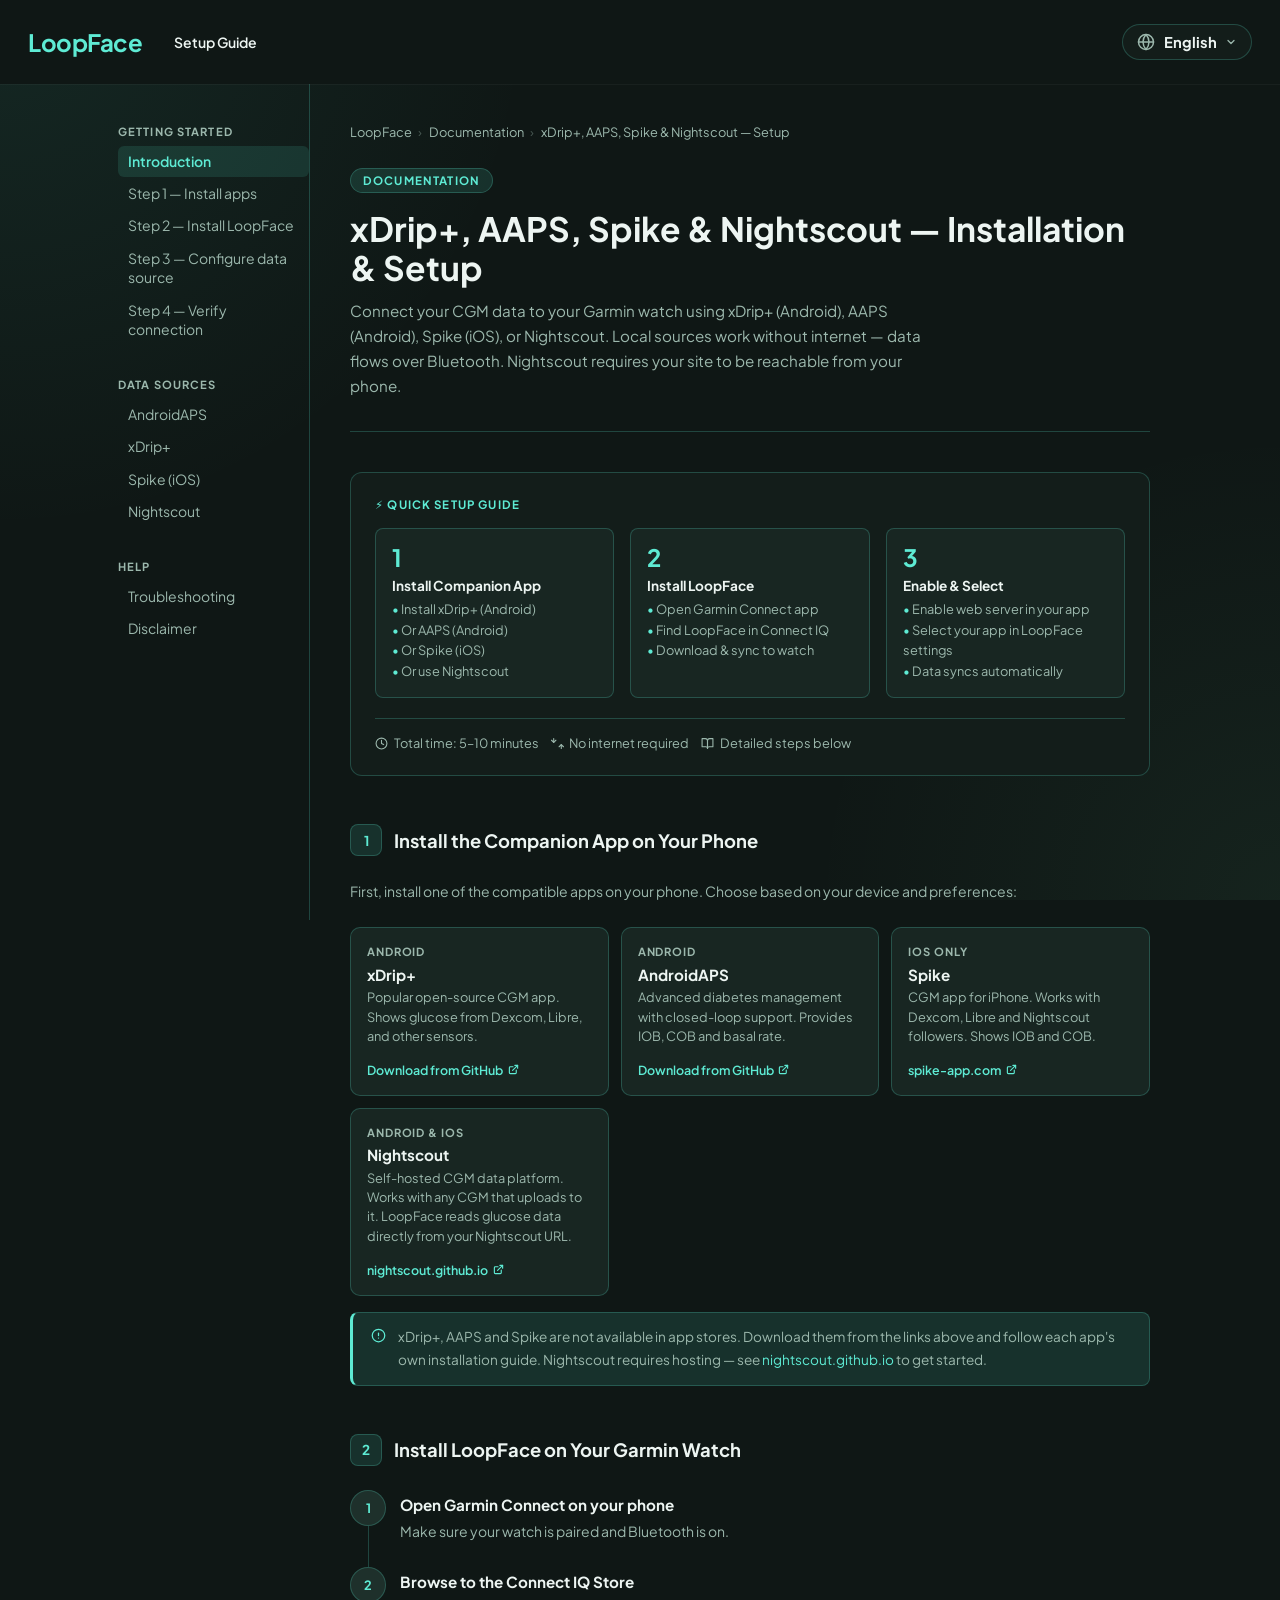
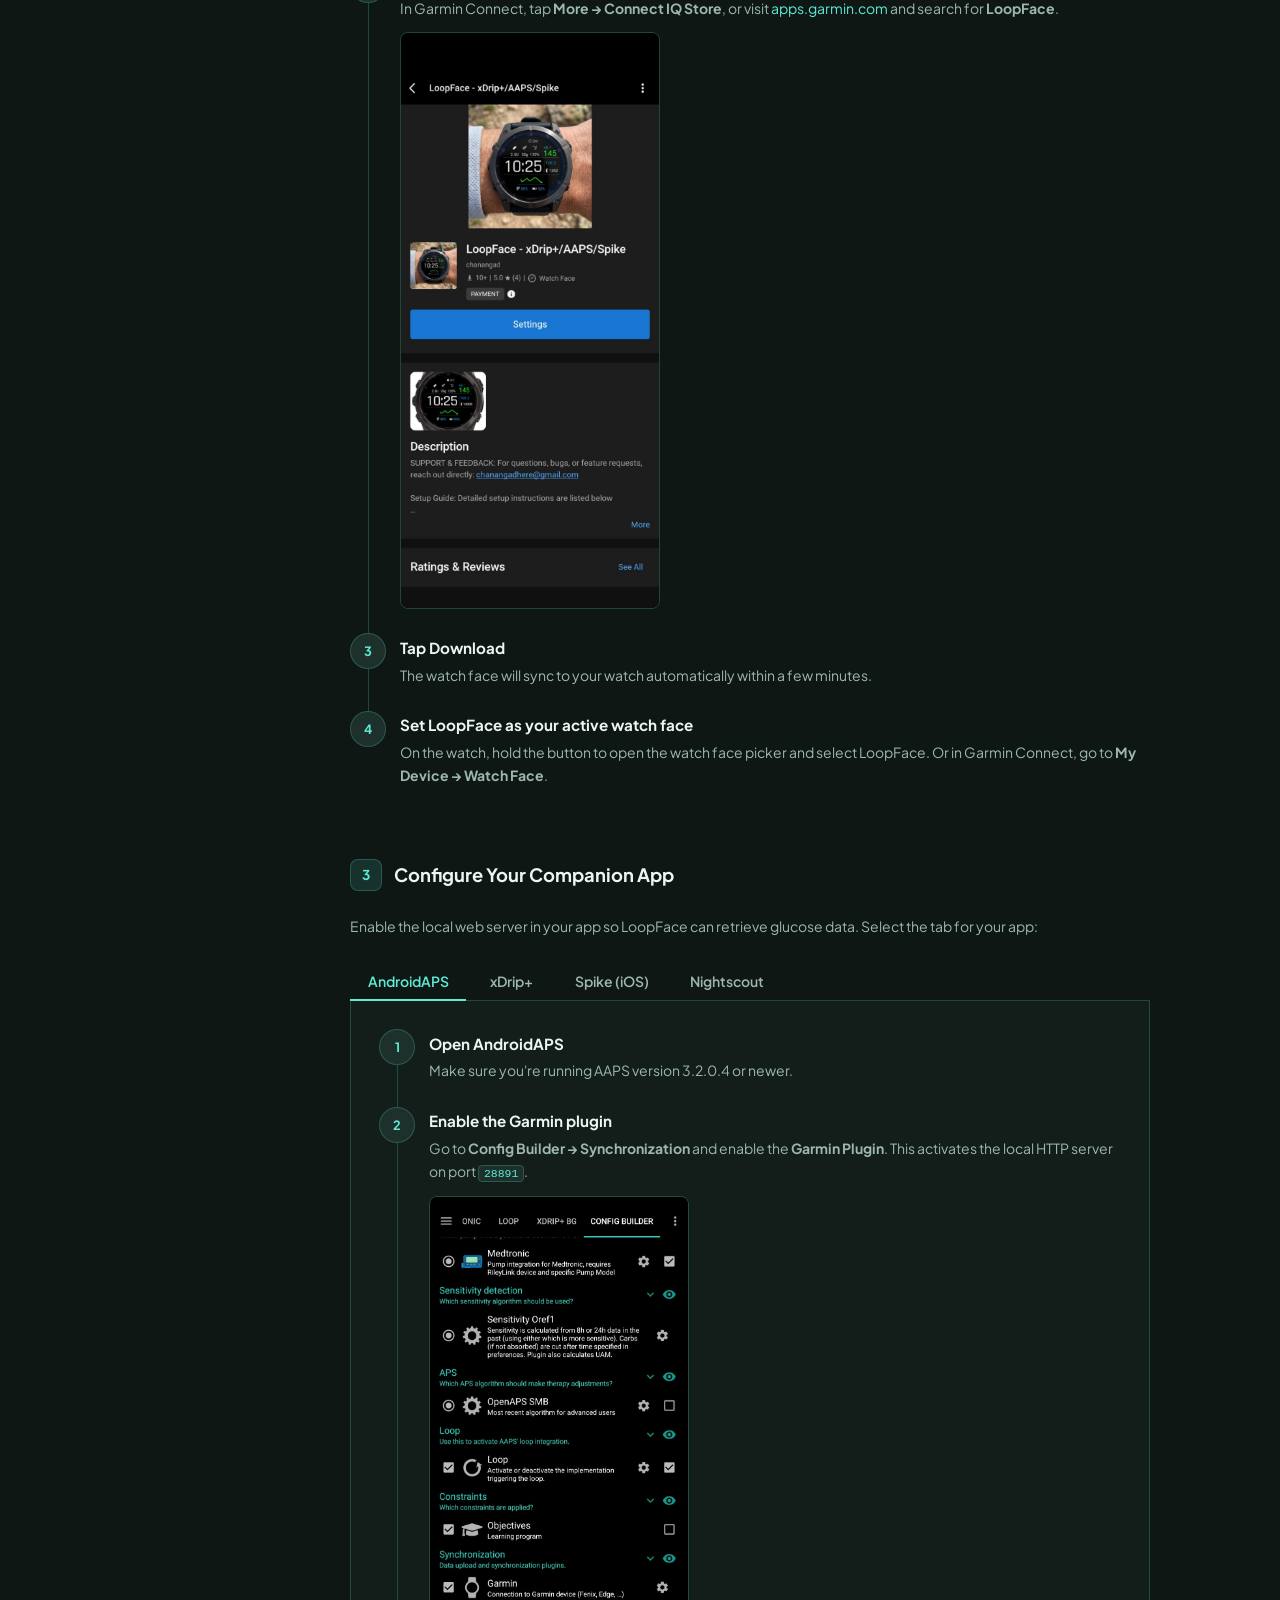
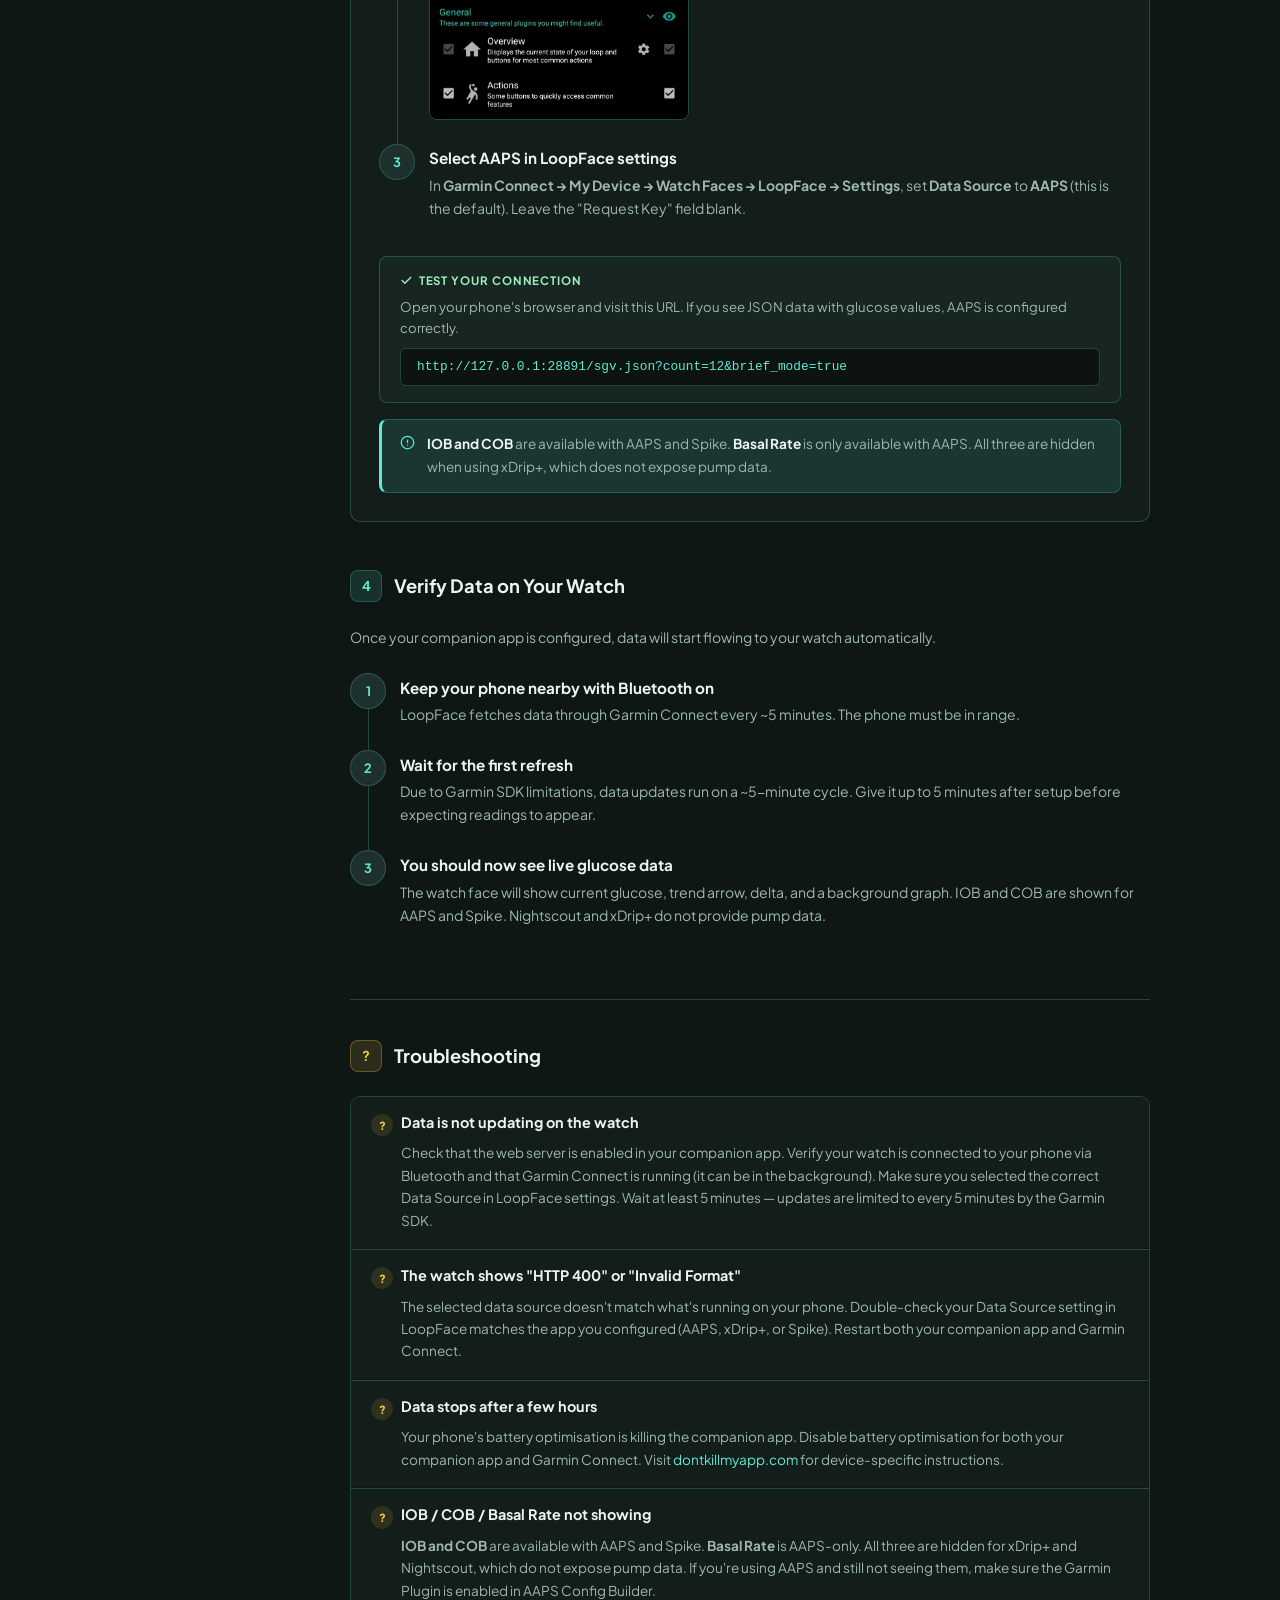
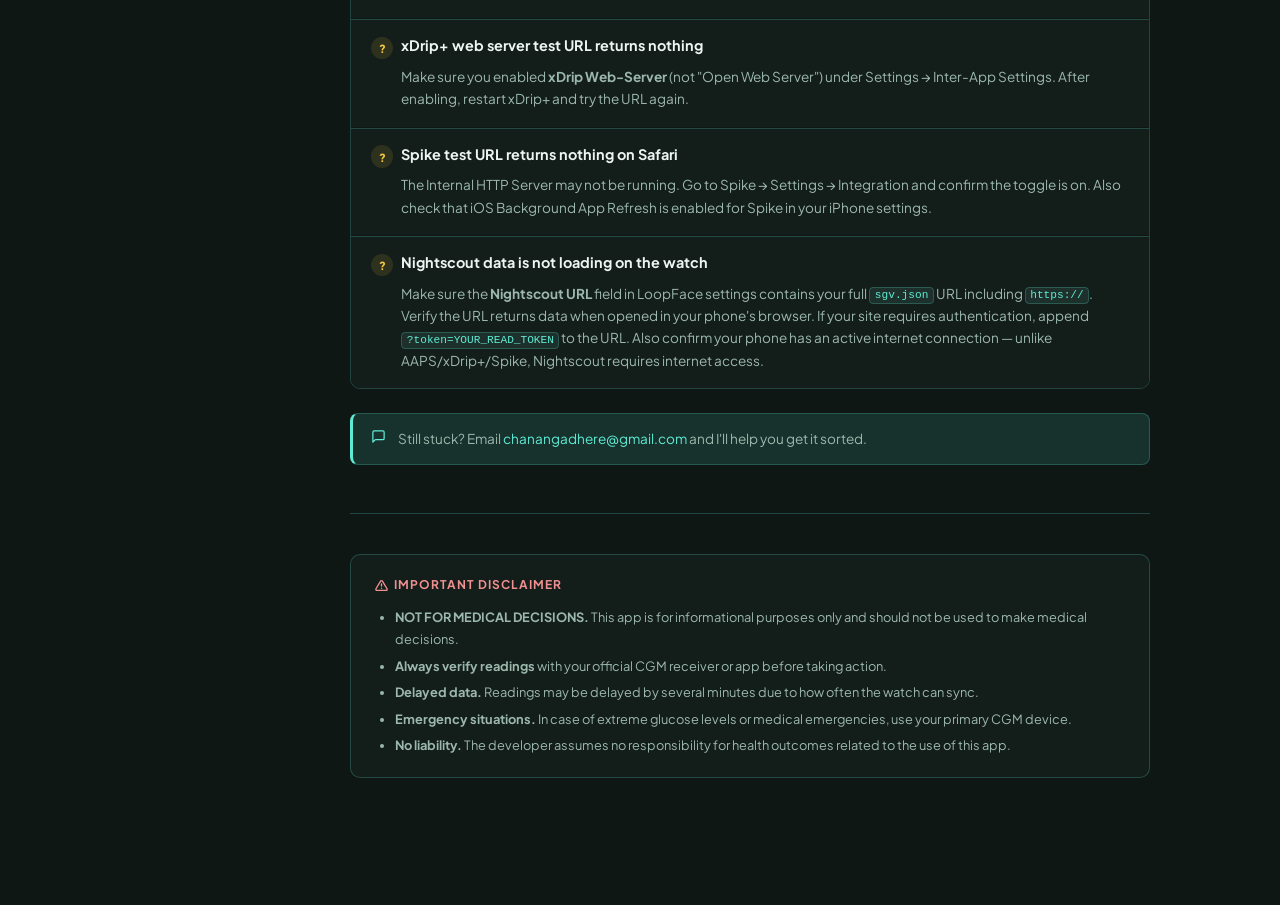
==== commit b4fb4fe6: "favicon and docs" ====
--- a/docs/index.html
+++ b/docs/index.html
@@ -7,6 +7,8 @@
   <title>Setup Guide — LoopFace</title>
   <meta name="description" content="Step-by-step instructions for connecting LoopFace to AndroidAPS, xDrip+ or Spike on your Garmin watch.">
   <meta name="theme-color" content="#0f1715">
+  <link rel="icon" type="image/png" href="../assets/loopface-favicon.png">
+  <link rel="apple-touch-icon" href="../assets/loopface-favicon.png">
   <link rel="canonical" href="https://loopface.app/docs/">
 
   <!-- Open Graph -->
@@ -630,6 +632,7 @@
           <li><a href="#aaps" class="sidebar__link">AndroidAPS</a></li>
           <li><a href="#xdrip" class="sidebar__link">xDrip+</a></li>
           <li><a href="#spike" class="sidebar__link">Spike (iOS)</a></li>
+          <li><a href="#nightscout" class="sidebar__link">Nightscout</a></li>
         </ul>
       </div>
       <div class="sidebar__section">
@@ -650,17 +653,17 @@
         <span class="breadcrumb__sep">›</span>
         <span>Documentation</span>
         <span class="breadcrumb__sep">›</span>
-        <span>xDrip+, AAPS &amp; Spike — Setup</span>
+        <span>xDrip+, AAPS, Spike &amp; Nightscout — Setup</span>
       </nav>
 
       <!-- Page header -->
       <header class="docs-page-header" id="intro">
         <span class="docs-eyebrow">Documentation</span>
-        <h1 class="docs-title">xDrip+, AAPS &amp; Spike — Installation &amp; Setup</h1>
+        <h1 class="docs-title">xDrip+, AAPS, Spike &amp; Nightscout — Installation &amp; Setup</h1>
         <p class="docs-subtitle">
-          Connect your CGM data directly from your phone to your Garmin watch using
-          xDrip+ (Android), AAPS (Android), or Spike (iOS).
-          No internet connection required — data flows locally over Bluetooth.
+          Connect your CGM data to your Garmin watch using xDrip+ (Android), AAPS (Android),
+          Spike (iOS), or Nightscout. Local sources work without internet — data flows over Bluetooth.
+          Nightscout requires your site to be reachable from your phone.
         </p>
       </header>
 
@@ -675,6 +678,7 @@
               <li>Install xDrip+ (Android)</li>
               <li>Or AAPS (Android)</li>
               <li>Or Spike (iOS)</li>
+              <li>Or use Nightscout</li>
             </ul>
           </div>
           <div class="quick-step">
@@ -750,11 +754,20 @@
               <svg width="11" height="11" viewBox="0 0 24 24" fill="none" stroke="currentColor" stroke-width="2.5" stroke-linecap="round" stroke-linejoin="round"><path d="M18 13v6a2 2 0 0 1-2 2H5a2 2 0 0 1-2-2V8a2 2 0 0 1 2-2h6"/><polyline points="15 3 21 3 21 9"/><line x1="10" y1="14" x2="21" y2="3"/></svg>
             </a>
           </div>
+          <div class="app-card">
+            <div class="app-card__os">Android &amp; iOS</div>
+            <div class="app-card__name">Nightscout</div>
+            <p class="app-card__desc">Self-hosted CGM data platform. Works with any CGM that uploads to it. LoopFace reads glucose data directly from your Nightscout URL.</p>
+            <a href="https://nightscout.github.io" target="_blank" rel="noreferrer" class="app-card__link">
+              nightscout.github.io
+              <svg width="11" height="11" viewBox="0 0 24 24" fill="none" stroke="currentColor" stroke-width="2.5" stroke-linecap="round" stroke-linejoin="round"><path d="M18 13v6a2 2 0 0 1-2 2H5a2 2 0 0 1-2-2V8a2 2 0 0 1 2-2h6"/><polyline points="15 3 21 3 21 9"/><line x1="10" y1="14" x2="21" y2="3"/></svg>
+            </a>
+          </div>
         </div>
 
         <div class="callout callout--info">
           <svg width="15" height="15" viewBox="0 0 24 24" fill="none" stroke="currentColor" stroke-width="2" stroke-linecap="round" stroke-linejoin="round" aria-hidden="true"><circle cx="12" cy="12" r="10"/><line x1="12" y1="8" x2="12" y2="12"/><line x1="12" y1="16" x2="12.01" y2="16"/></svg>
-          <span>These apps are not available in app stores. Download them from the links above and follow each app's own installation guide carefully.</span>
+          <span>xDrip+, AAPS and Spike are not available in app stores. Download them from the links above and follow each app's own installation guide. Nightscout requires hosting — see <a href="https://nightscout.github.io/nightscout/new_user/" target="_blank" rel="noreferrer" style="color:var(--accent)">nightscout.github.io</a> to get started.</span>
         </div>
       </section>
 
@@ -820,9 +833,11 @@
           <button class="source-tab active" data-panel="aaps" role="tab" aria-selected="true" aria-controls="cfg-aaps">AndroidAPS</button>
           <button class="source-tab" data-panel="xdrip" role="tab" aria-selected="false" aria-controls="cfg-xdrip">xDrip+</button>
           <button class="source-tab" data-panel="spike" role="tab" aria-selected="false" aria-controls="cfg-spike">Spike (iOS)</button>
+          <button class="source-tab" data-panel="nightscout" role="tab" aria-selected="false" aria-controls="cfg-nightscout">Nightscout</button>
         </div>
 
         <!-- AAPS panel -->
+        <span id="aaps" style="display:block;height:0;visibility:hidden"></span>
         <div id="cfg-aaps" class="source-panel instr-panel active" role="tabpanel">
           <ol class="instr-steps">
             <li class="instr-step">
@@ -870,6 +885,7 @@
         </div>
 
         <!-- xDrip+ panel -->
+        <span id="xdrip" style="display:block;height:0;visibility:hidden"></span>
         <div id="cfg-xdrip" class="source-panel instr-panel" role="tabpanel" hidden>
           <ol class="instr-steps">
             <li class="instr-step">
@@ -911,6 +927,7 @@
         </div>
 
         <!-- Spike panel -->
+        <span id="spike" style="display:block;height:0;visibility:hidden"></span>
         <div id="cfg-spike" class="source-panel instr-panel" role="tabpanel" hidden>
           <ol class="instr-steps">
             <li class="instr-step">
@@ -969,6 +986,99 @@
           <div class="callout callout--info" style="margin-top:1rem;margin-bottom:0">
             <svg width="15" height="15" viewBox="0 0 24 24" fill="none" stroke="currentColor" stroke-width="2" stroke-linecap="round" stroke-linejoin="round" aria-hidden="true"><circle cx="12" cy="12" r="10"/><line x1="12" y1="8" x2="12" y2="12"/><line x1="12" y1="16" x2="12.01" y2="16"/></svg>
             <span><strong>Spike is iOS-only.</strong> If you're on Android, use xDrip+ or AAPS. Make sure <strong>Background App Refresh</strong> is enabled for Spike in iOS Settings so the HTTP server stays alive.</span>
+          </div>
+        </div>
+
+        <!-- Nightscout panel -->
+        <span id="nightscout" style="display:block;height:0;visibility:hidden"></span>
+        <div id="cfg-nightscout" class="source-panel instr-panel" role="tabpanel" hidden>
+          <ol class="instr-steps">
+            <li class="instr-step">
+              <span class="instr-step__num">1</span>
+              <div class="instr-step__body">
+                <h3 class="instr-step__title">Ensure your Nightscout site is running</h3>
+                <p class="instr-step__copy">
+                  You need a working Nightscout instance accessible over HTTPS — for example on Railway, Render, or your own server.
+                  If you haven't set one up yet, visit <a href="https://nightscout.github.io/nightscout/new_user/" target="_blank" rel="noreferrer" style="color:var(--accent)">nightscout.github.io</a>.
+                </p>
+              </div>
+            </li>
+            <li class="instr-step">
+              <span class="instr-step__num">2</span>
+              <div class="instr-step__body">
+                <h3 class="instr-step__title">Generate a read-only access token</h3>
+                <p class="instr-step__copy">
+                  If your Nightscout site has <strong>AUTH_DEFAULT_ROLES</strong> set to anything other than
+                  <code>readable</code> (i.e. it requires authentication), you'll need an access token.
+                  Skip to step 3 if your site is already publicly readable.
+                </p>
+                <p class="instr-step__copy" style="margin-top:.5rem">To create a token:</p>
+                <ol style="margin:.4rem 0 0 1.1rem;padding:0;font-size:.875rem;color:var(--muted);line-height:1.8;display:flex;flex-direction:column;gap:.1rem;">
+                  <li>Open your Nightscout site in a browser and go to <strong>Admin Tools</strong> (the lock icon in the top menu, or <code>https://yournightscout.com/admin/</code>).</li>
+                  <li>Log in with your API secret when prompted.</li>
+                  <li>Scroll down to <strong>Subjects — People, Devices, and Services</strong>.</li>
+                  <li>Click <strong>Add new subject</strong>.</li>
+                  <li>Enter a name, e.g. <code>loopface</code>.</li>
+                  <li>Set <strong>Roles</strong> to <code>readable</code> — this gives read-only access.</li>
+                  <li>Click <strong>Save</strong>. A token will appear in the row, e.g. <code>loopface-abc12345</code>.</li>
+                  <li>Copy that token — you'll append it to your URL in the next step.</li>
+                </ol>
+              </div>
+            </li>
+            <li class="instr-step">
+              <span class="instr-step__num">3</span>
+              <div class="instr-step__body">
+                <h3 class="instr-step__title">Build your Nightscout sgv.json URL</h3>
+                <p class="instr-step__copy">
+                  Replace <code>mynightscout</code> with your site's domain. If your site is public:
+                </p>
+                <div class="code-block" style="margin-top:.5rem">https://mynightscout.herokuapp.com/api/v1/entries/sgv.json?count=24</div>
+                <p class="instr-step__copy" style="margin-top:.6rem">
+                  If you created an access token in step 2, append it as a <code>token</code> parameter:
+                </p>
+                <div class="code-block" style="margin-top:.5rem">https://mynightscout.herokuapp.com/api/v1/entries/sgv.json?count=24&amp;token=loopface-abc12345</div>
+              </div>
+            </li>
+            <li class="instr-step">
+              <span class="instr-step__num">4</span>
+              <div class="instr-step__body">
+                <h3 class="instr-step__title">Open LoopFace settings in Garmin Connect</h3>
+                <p class="instr-step__copy">
+                  In the Garmin Connect app, go to <strong>My Device → Watch Faces → LoopFace → Settings</strong>.
+                </p>
+              </div>
+            </li>
+            <li class="instr-step">
+              <span class="instr-step__num">5</span>
+              <div class="instr-step__body">
+                <h3 class="instr-step__title">Select Nightscout and paste your URL</h3>
+                <p class="instr-step__copy">
+                  Set <strong>Data Source</strong> to <strong>Nightscout</strong>, then paste your full
+                  URL (including the token if required) into the <strong>Nightscout URL</strong> field.
+                </p>
+              </div>
+            </li>
+            <li class="instr-step">
+              <span class="instr-step__num">6</span>
+              <div class="instr-step__body">
+                <h3 class="instr-step__title">Save and sync to your watch</h3>
+                <p class="instr-step__copy">
+                  Tap Save. Settings will sync to the watch over Bluetooth within a few minutes.
+                </p>
+              </div>
+            </li>
+          </ol>
+          <div class="verify-block">
+            <div class="verify-block__label">
+              <svg width="13" height="13" viewBox="0 0 24 24" fill="none" stroke="currentColor" stroke-width="2.5" stroke-linecap="round" stroke-linejoin="round"><polyline points="20 6 9 17 4 12"/></svg>
+              Test your connection
+            </div>
+            <p class="verify-block__copy">Open your phone's browser and visit your Nightscout sgv.json URL. If you see a JSON array of glucose readings, your site is reachable and configured correctly.</p>
+            <div class="code-block">https://mynightscout.herokuapp.com/api/v1/entries/sgv.json?count=5</div>
+          </div>
+          <div class="callout callout--info" style="margin-top:1rem;margin-bottom:0">
+            <svg width="15" height="15" viewBox="0 0 24 24" fill="none" stroke="currentColor" stroke-width="2" stroke-linecap="round" stroke-linejoin="round" aria-hidden="true"><circle cx="12" cy="12" r="10"/><line x1="12" y1="8" x2="12" y2="12"/><line x1="12" y1="16" x2="12.01" y2="16"/></svg>
+            <span><strong>IOB, COB and Basal Rate are not shown when using Nightscout</strong> — Nightscout's SGV endpoint does not carry pump data. The glucose reading, trend arrow, delta, and graph will all work normally. Your phone must have an active internet connection to reach your Nightscout site.</span>
           </div>
         </div>
       </section>
@@ -1001,7 +1111,7 @@
             <span class="instr-step__num">3</span>
             <div class="instr-step__body">
               <h3 class="instr-step__title">You should now see live glucose data</h3>
-              <p class="instr-step__copy">The watch face will show current glucose, trend arrow, delta, a background graph, and — for AAPS/Spike — IOB and COB.</p>
+              <p class="instr-step__copy">The watch face will show current glucose, trend arrow, delta, and a background graph. IOB and COB are shown for AAPS and Spike. Nightscout and xDrip+ do not provide pump data.</p>
             </div>
           </li>
         </ol>
@@ -1046,7 +1156,7 @@
           <div class="trouble-item">
             <p class="trouble-item__q">IOB / COB / Basal Rate not showing</p>
             <p class="trouble-item__a">
-              <strong>IOB and COB</strong> are available with AAPS and Spike. <strong>Basal Rate</strong> is AAPS-only. All three are hidden for xDrip+, which does not expose pump data.
+              <strong>IOB and COB</strong> are available with AAPS and Spike. <strong>Basal Rate</strong> is AAPS-only. All three are hidden for xDrip+ and Nightscout, which do not expose pump data.
               If you're using AAPS and still not seeing them, make sure the Garmin Plugin is
               enabled in AAPS Config Builder.
             </p>
@@ -1064,6 +1174,16 @@
               The Internal HTTP Server may not be running. Go to Spike → Settings → Integration
               and confirm the toggle is on. Also check that iOS Background App Refresh is enabled
               for Spike in your iPhone settings.
+            </p>
+          </div>
+          <div class="trouble-item">
+            <p class="trouble-item__q">Nightscout data is not loading on the watch</p>
+            <p class="trouble-item__a">
+              Make sure the <strong>Nightscout URL</strong> field in LoopFace settings contains your full
+              <code>sgv.json</code> URL including <code>https://</code>. Verify the URL returns data when
+              opened in your phone's browser. If your site requires authentication, append
+              <code>?token=YOUR_READ_TOKEN</code> to the URL. Also confirm your phone has an active
+              internet connection — unlike AAPS/xDrip+/Spike, Nightscout requires internet access.
             </p>
           </div>
         </div>
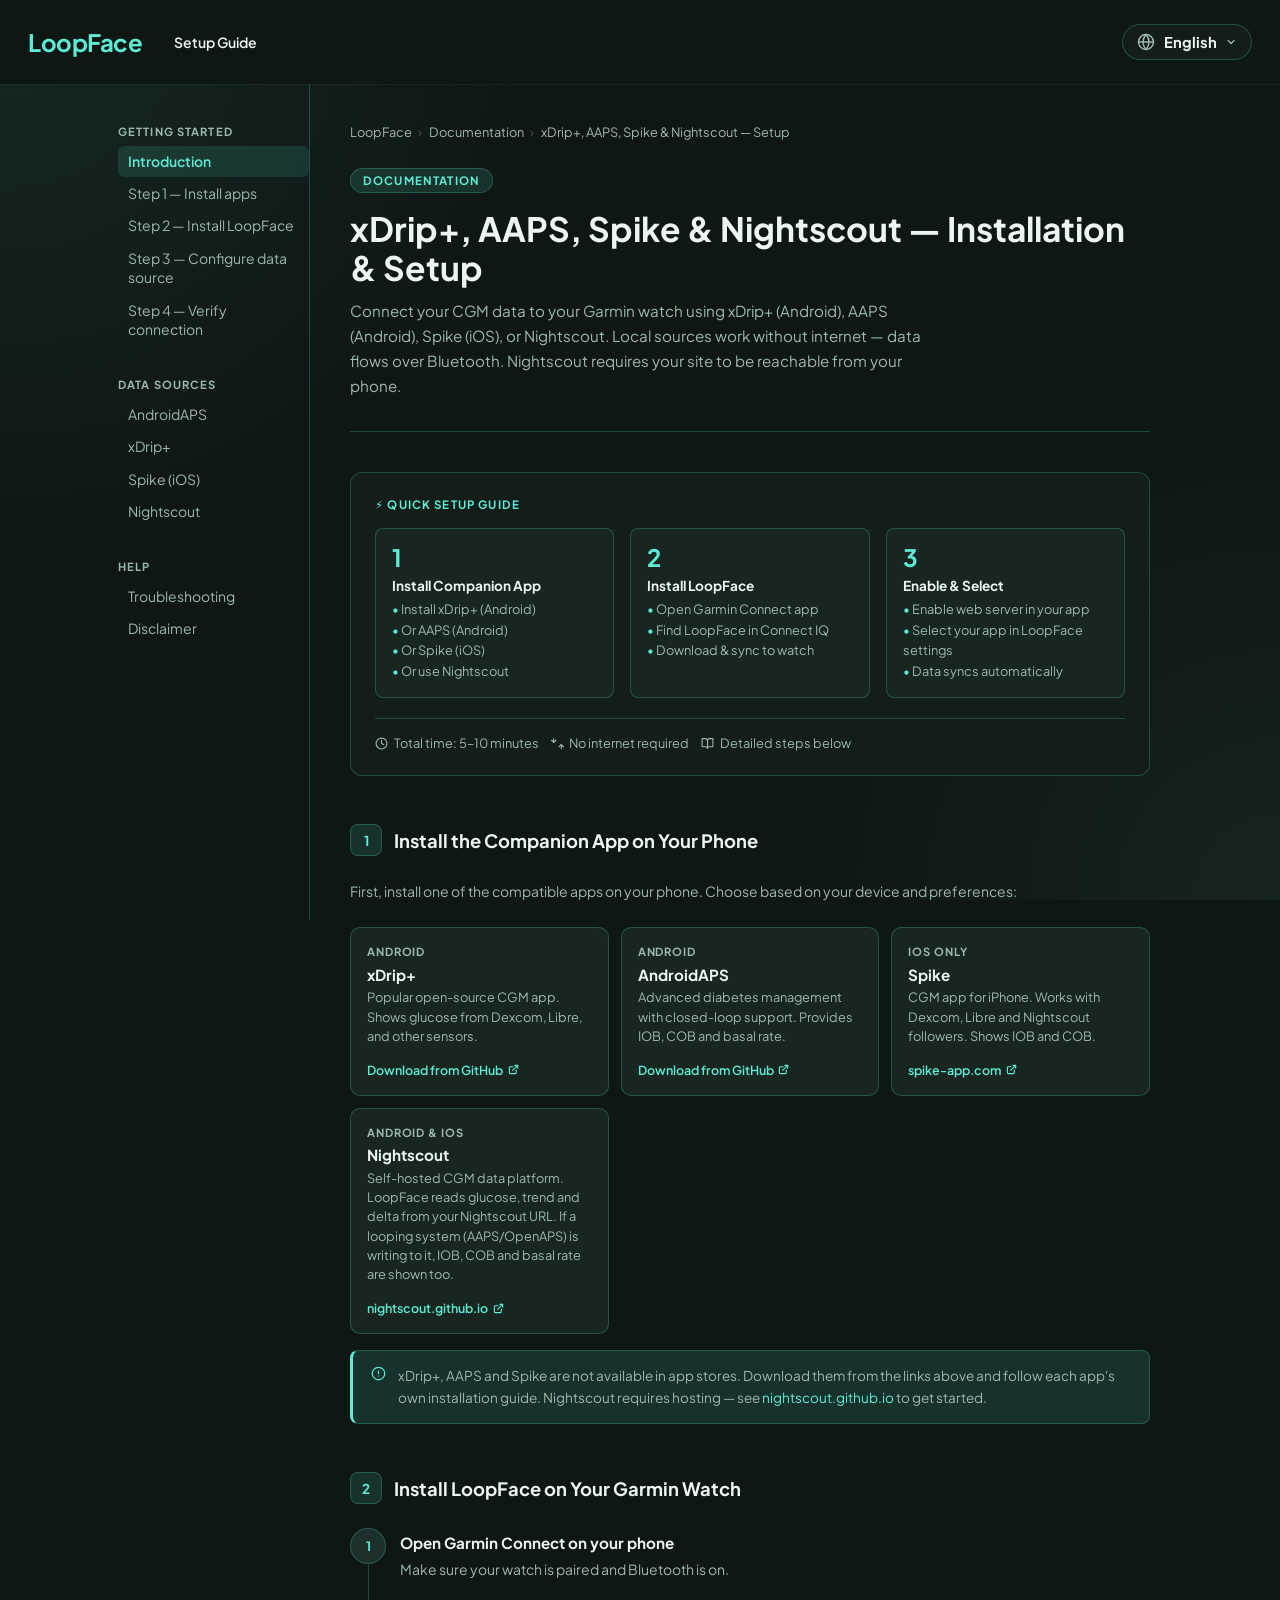
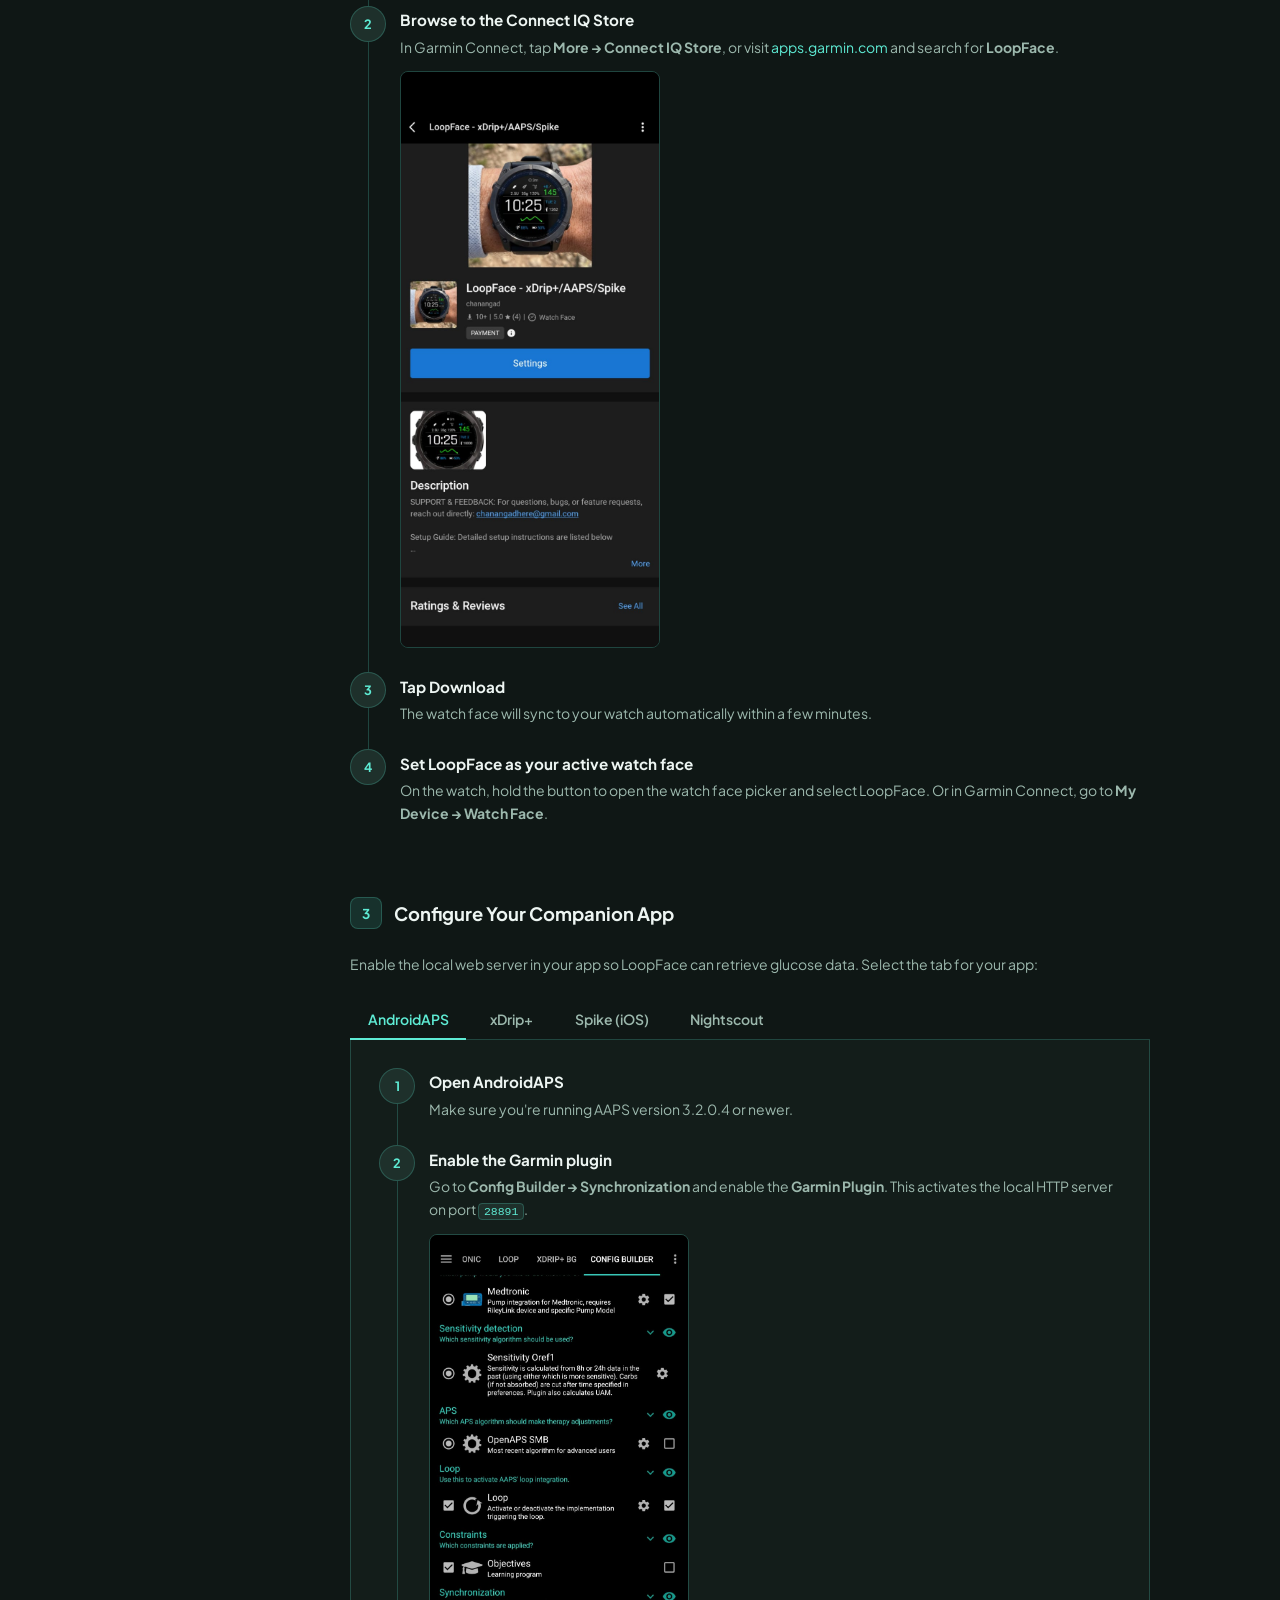
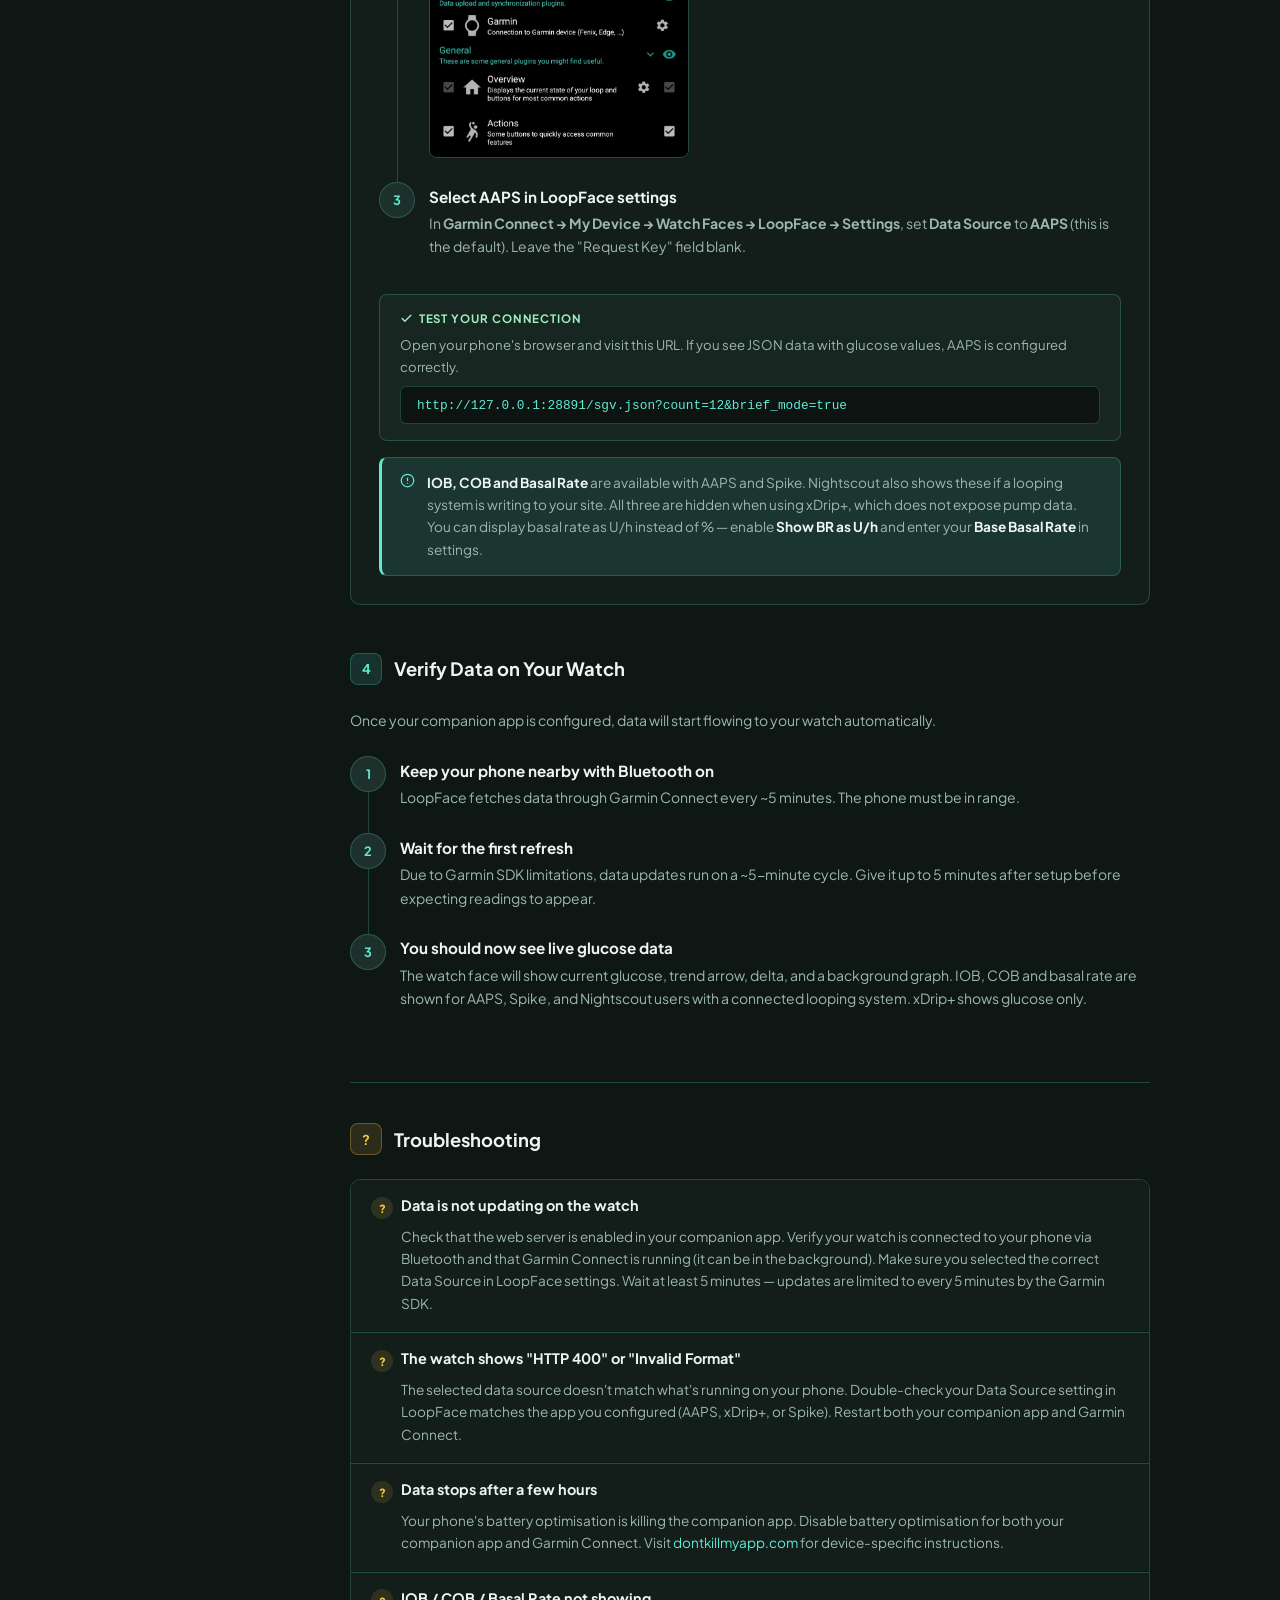
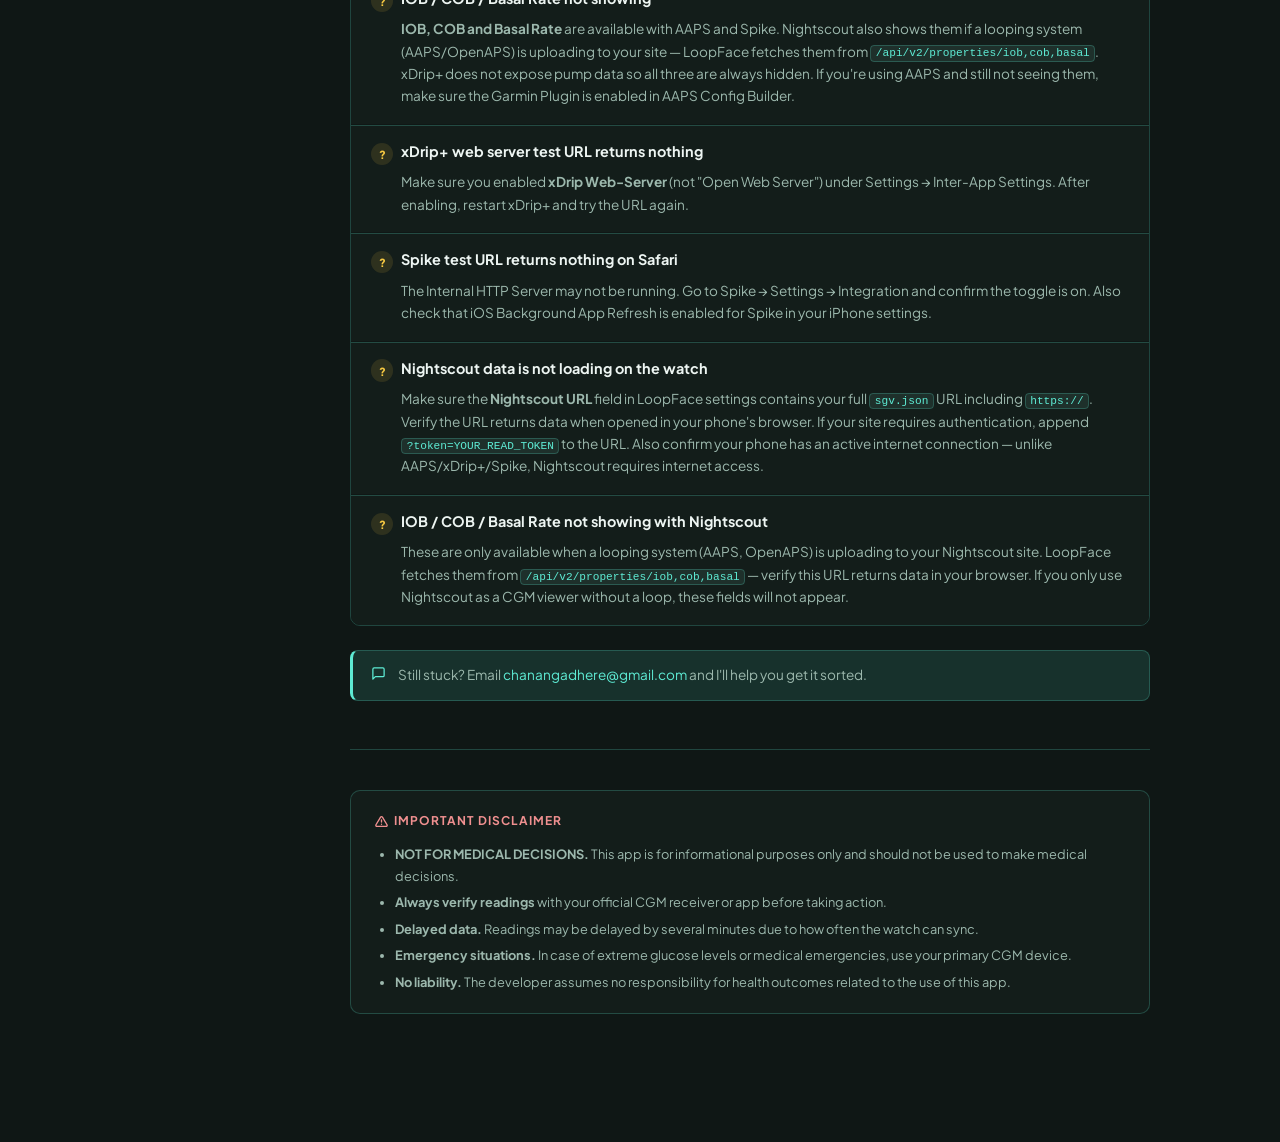
==== commit a29d3674: "update" ====
--- a/docs/index.html
+++ b/docs/index.html
@@ -757,7 +757,7 @@
           <div class="app-card">
             <div class="app-card__os">Android &amp; iOS</div>
             <div class="app-card__name">Nightscout</div>
-            <p class="app-card__desc">Self-hosted CGM data platform. Works with any CGM that uploads to it. LoopFace reads glucose data directly from your Nightscout URL.</p>
+            <p class="app-card__desc">Self-hosted CGM data platform. LoopFace reads glucose, trend and delta from your Nightscout URL. If a looping system (AAPS/OpenAPS) is writing to it, IOB, COB and basal rate are shown too.</p>
             <a href="https://nightscout.github.io" target="_blank" rel="noreferrer" class="app-card__link">
               nightscout.github.io
               <svg width="11" height="11" viewBox="0 0 24 24" fill="none" stroke="currentColor" stroke-width="2.5" stroke-linecap="round" stroke-linejoin="round"><path d="M18 13v6a2 2 0 0 1-2 2H5a2 2 0 0 1-2-2V8a2 2 0 0 1 2-2h6"/><polyline points="15 3 21 3 21 9"/><line x1="10" y1="14" x2="21" y2="3"/></svg>
@@ -880,7 +880,7 @@
           </div>
           <div class="callout callout--info" style="margin-top:1rem;margin-bottom:0">
             <svg width="15" height="15" viewBox="0 0 24 24" fill="none" stroke="currentColor" stroke-width="2" stroke-linecap="round" stroke-linejoin="round" aria-hidden="true"><circle cx="12" cy="12" r="10"/><line x1="12" y1="8" x2="12" y2="12"/><line x1="12" y1="16" x2="12.01" y2="16"/></svg>
-            <span><strong>IOB and COB</strong> are available with AAPS and Spike. <strong>Basal Rate</strong> is only available with AAPS. All three are hidden when using xDrip+, which does not expose pump data.</span>
+            <span><strong>IOB, COB and Basal Rate</strong> are available with AAPS and Spike. Nightscout also shows these if a looping system is writing to your site. All three are hidden when using xDrip+, which does not expose pump data. You can display basal rate as U/h instead of % — enable <strong>Show BR as U/h</strong> and enter your <strong>Base Basal Rate</strong> in settings.</span>
           </div>
         </div>
 
@@ -1078,7 +1078,7 @@
           </div>
           <div class="callout callout--info" style="margin-top:1rem;margin-bottom:0">
             <svg width="15" height="15" viewBox="0 0 24 24" fill="none" stroke="currentColor" stroke-width="2" stroke-linecap="round" stroke-linejoin="round" aria-hidden="true"><circle cx="12" cy="12" r="10"/><line x1="12" y1="8" x2="12" y2="12"/><line x1="12" y1="16" x2="12.01" y2="16"/></svg>
-            <span><strong>IOB, COB and Basal Rate are not shown when using Nightscout</strong> — Nightscout's SGV endpoint does not carry pump data. The glucose reading, trend arrow, delta, and graph will all work normally. Your phone must have an active internet connection to reach your Nightscout site.</span>
+            <span><strong>If you use a looping system (AAPS, OpenAPS) with Nightscout</strong>, IOB, COB and Basal Rate will be shown automatically — LoopFace fetches these from your site's <code>/api/v2/properties/iob,cob,basal</code> endpoint. CGM-only Nightscout users will see glucose, trend arrow, delta and the graph. Your phone must have an active internet connection to reach your Nightscout site.</span>
           </div>
         </div>
       </section>
@@ -1111,7 +1111,7 @@
             <span class="instr-step__num">3</span>
             <div class="instr-step__body">
               <h3 class="instr-step__title">You should now see live glucose data</h3>
-              <p class="instr-step__copy">The watch face will show current glucose, trend arrow, delta, and a background graph. IOB and COB are shown for AAPS and Spike. Nightscout and xDrip+ do not provide pump data.</p>
+              <p class="instr-step__copy">The watch face will show current glucose, trend arrow, delta, and a background graph. IOB, COB and basal rate are shown for AAPS, Spike, and Nightscout users with a connected looping system. xDrip+ shows glucose only.</p>
             </div>
           </li>
         </ol>
@@ -1156,9 +1156,8 @@
           <div class="trouble-item">
             <p class="trouble-item__q">IOB / COB / Basal Rate not showing</p>
             <p class="trouble-item__a">
-              <strong>IOB and COB</strong> are available with AAPS and Spike. <strong>Basal Rate</strong> is AAPS-only. All three are hidden for xDrip+ and Nightscout, which do not expose pump data.
-              If you're using AAPS and still not seeing them, make sure the Garmin Plugin is
-              enabled in AAPS Config Builder.
+              <strong>IOB, COB and Basal Rate</strong> are available with AAPS and Spike. Nightscout also shows them if a looping system (AAPS/OpenAPS) is uploading to your site — LoopFace fetches them from <code>/api/v2/properties/iob,cob,basal</code>. xDrip+ does not expose pump data so all three are always hidden.
+              If you're using AAPS and still not seeing them, make sure the Garmin Plugin is enabled in AAPS Config Builder.
             </p>
           </div>
           <div class="trouble-item">
@@ -1184,6 +1183,15 @@
               opened in your phone's browser. If your site requires authentication, append
               <code>?token=YOUR_READ_TOKEN</code> to the URL. Also confirm your phone has an active
               internet connection — unlike AAPS/xDrip+/Spike, Nightscout requires internet access.
+            </p>
+          </div>
+          <div class="trouble-item">
+            <p class="trouble-item__q">IOB / COB / Basal Rate not showing with Nightscout</p>
+            <p class="trouble-item__a">
+              These are only available when a looping system (AAPS, OpenAPS) is uploading to your Nightscout site.
+              LoopFace fetches them from <code>/api/v2/properties/iob,cob,basal</code> — verify this URL returns
+              data in your browser. If you only use Nightscout as a CGM viewer without a loop, these fields will
+              not appear.
             </p>
           </div>
         </div>
--- a/styles.css
+++ b/styles.css
@@ -846,6 +846,9 @@
 .support-why {
     margin: 3.5rem 0 0;
 }
+.support-why .section-head {
+    max-width: none;
+}
 
 .value-grid {
     display: grid;
@@ -1094,6 +1097,15 @@
     /* Drop the buttons to line up with the Name/Email row:
        label 1.2 + field gap 0.6 + input 3.75 + form-grid gap 1.45 */
     padding-top: 7rem;
+}
+
+.payment-method-label {
+    margin: 0 0 -.75rem;
+    font-size: .75rem;
+    font-weight: 600;
+    text-transform: uppercase;
+    letter-spacing: .07em;
+    color: var(--muted);
 }
 
 .payment-option--ghost {
